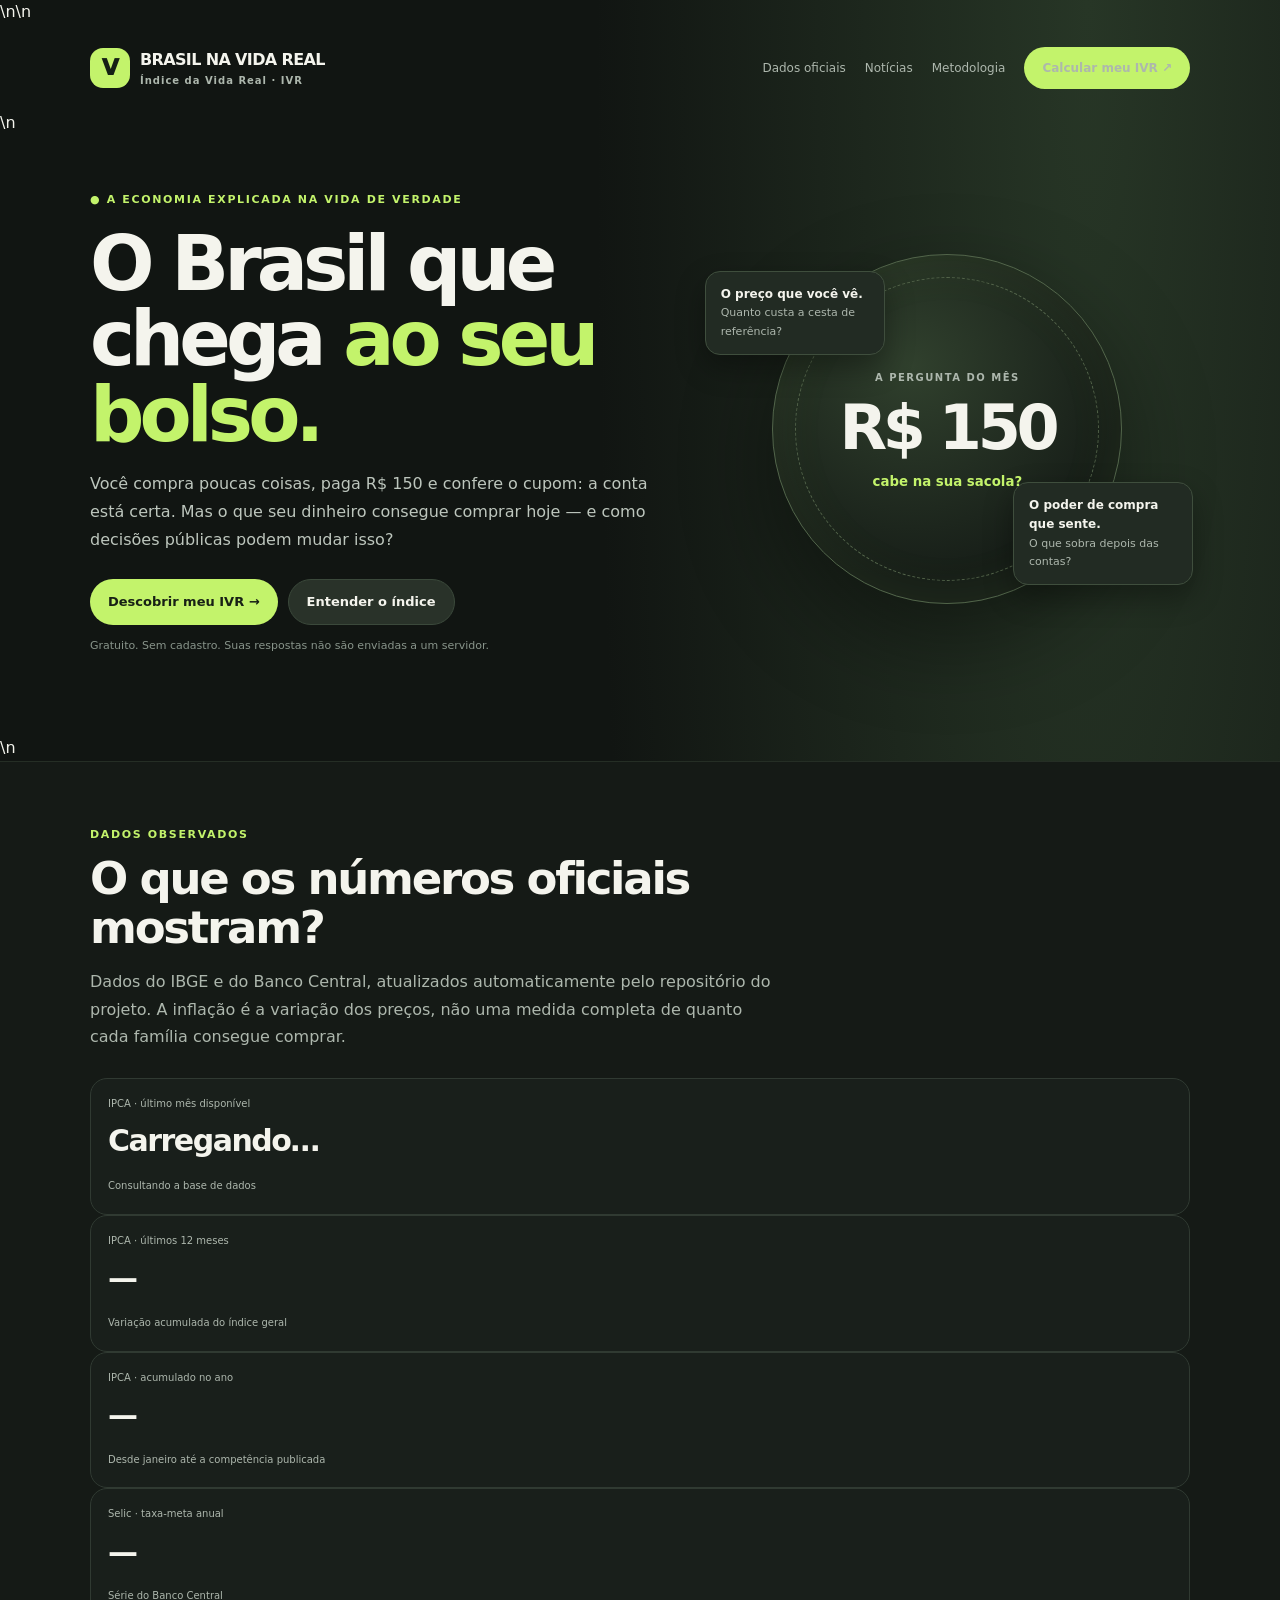
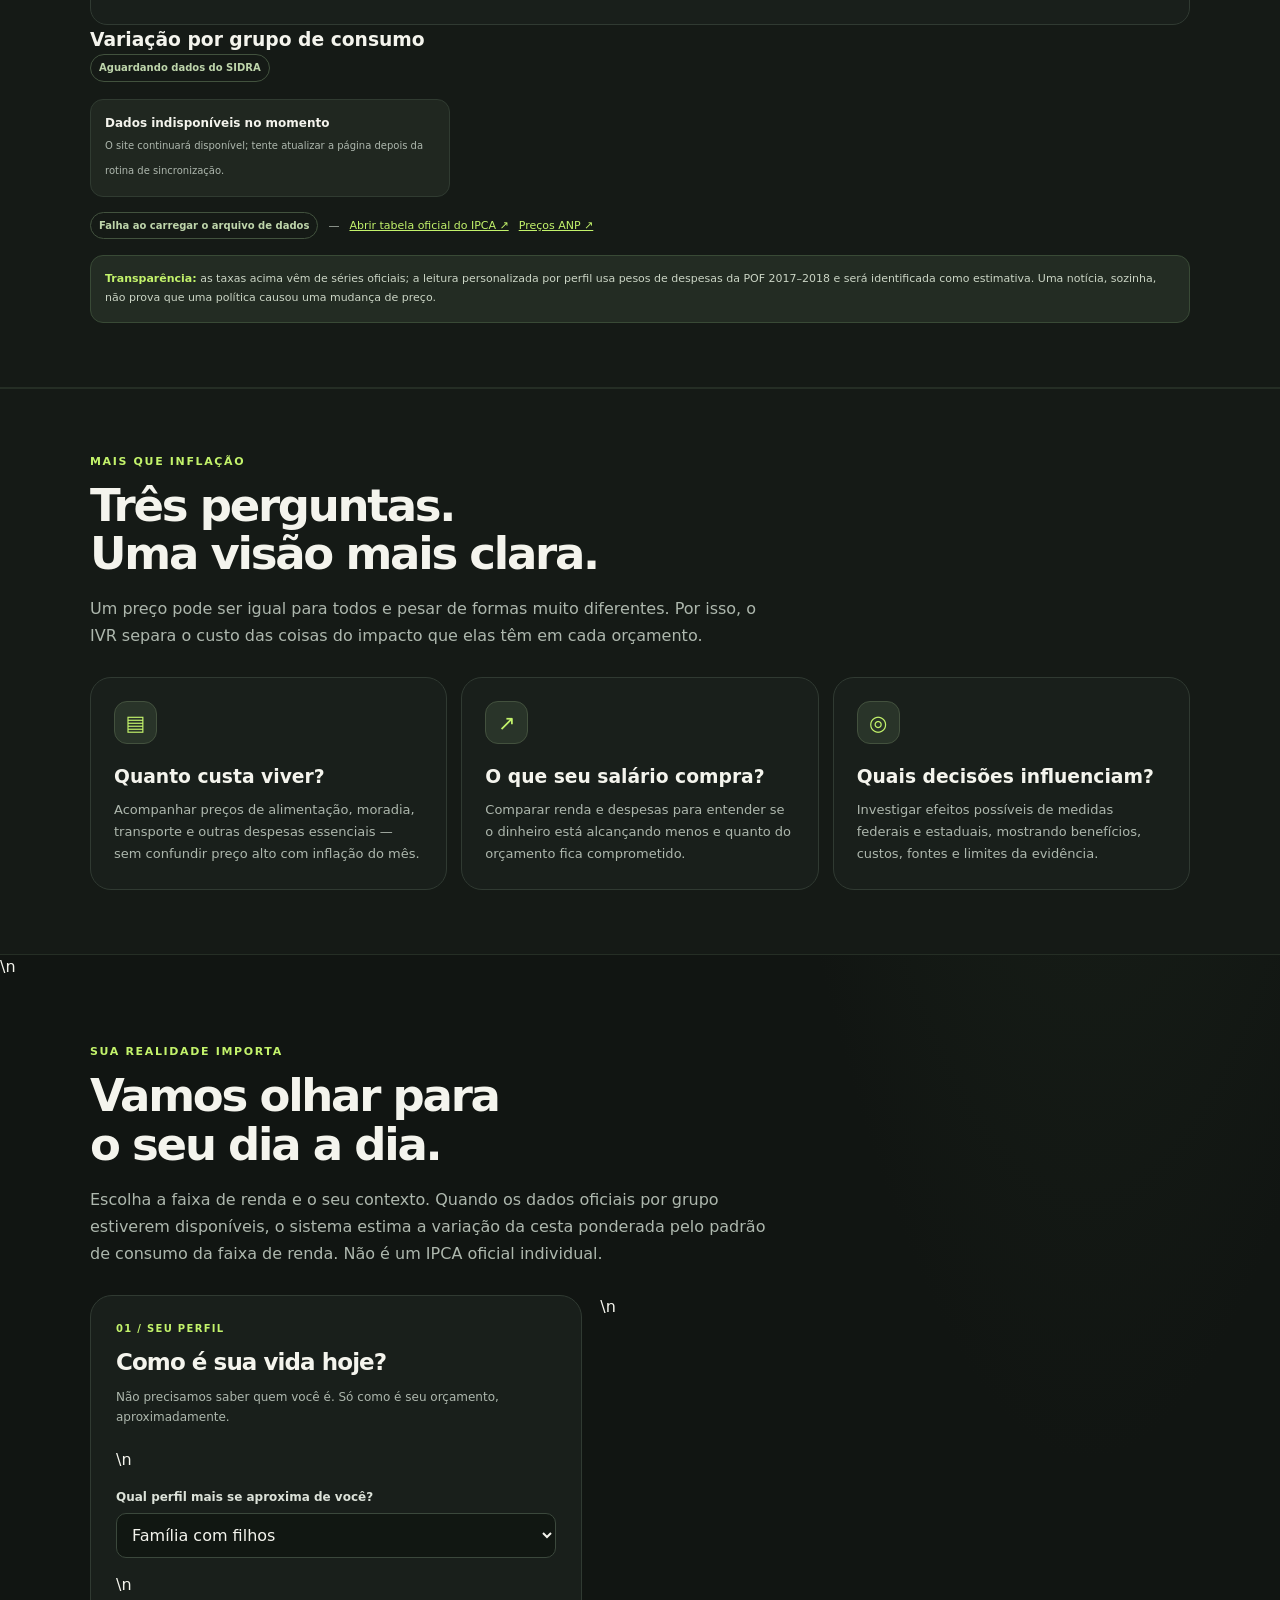
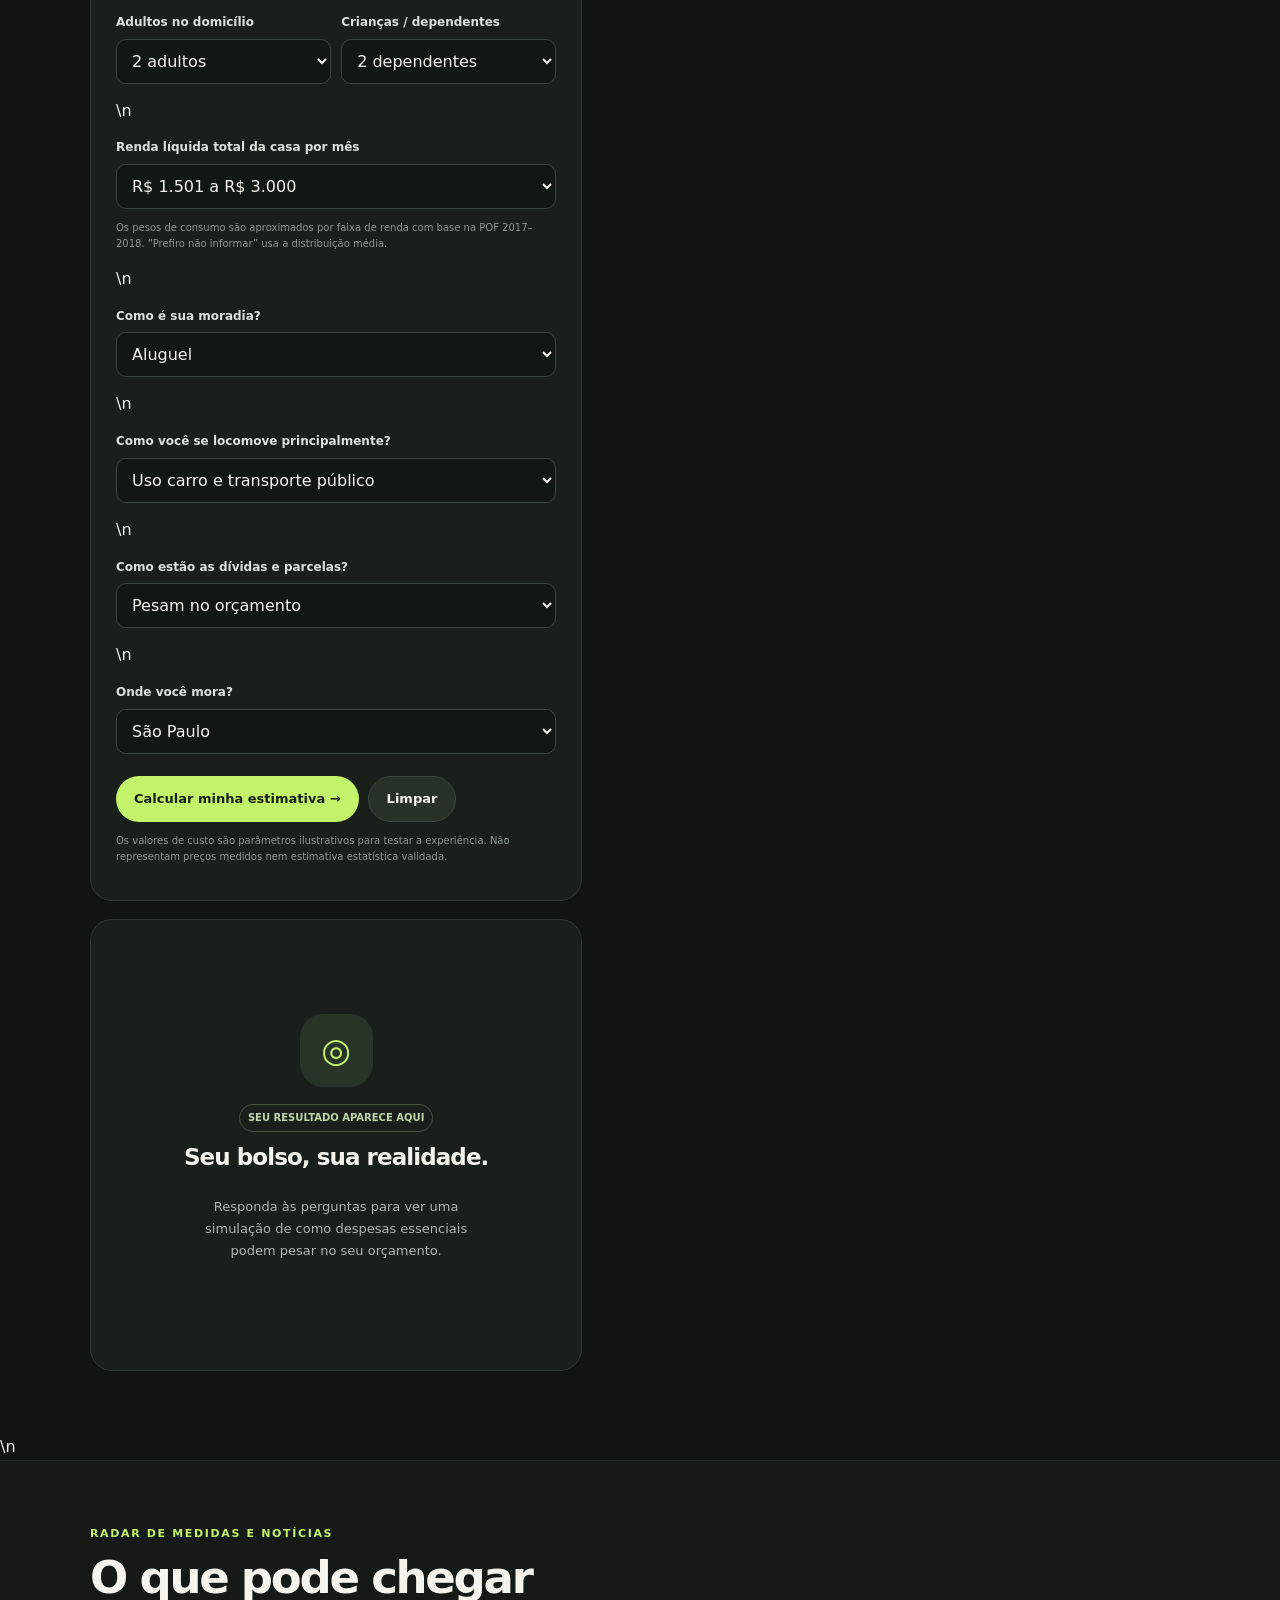
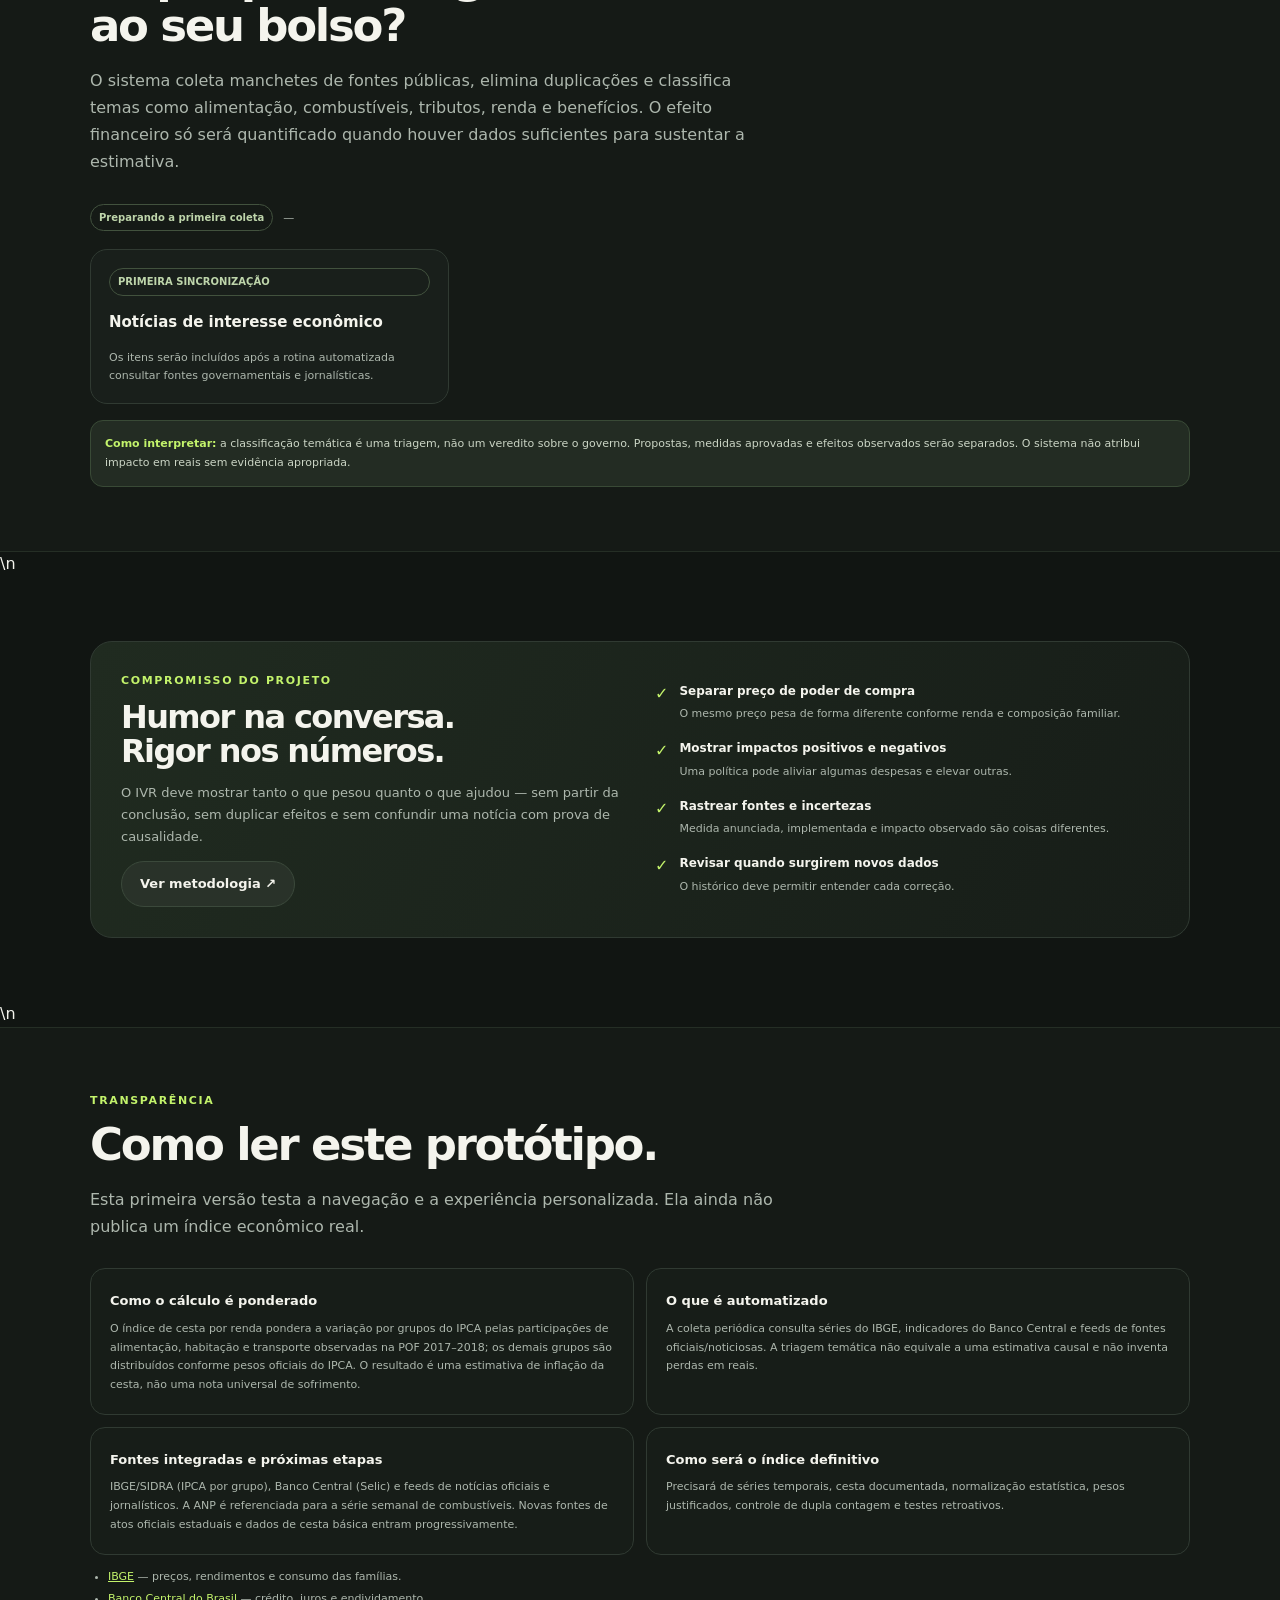
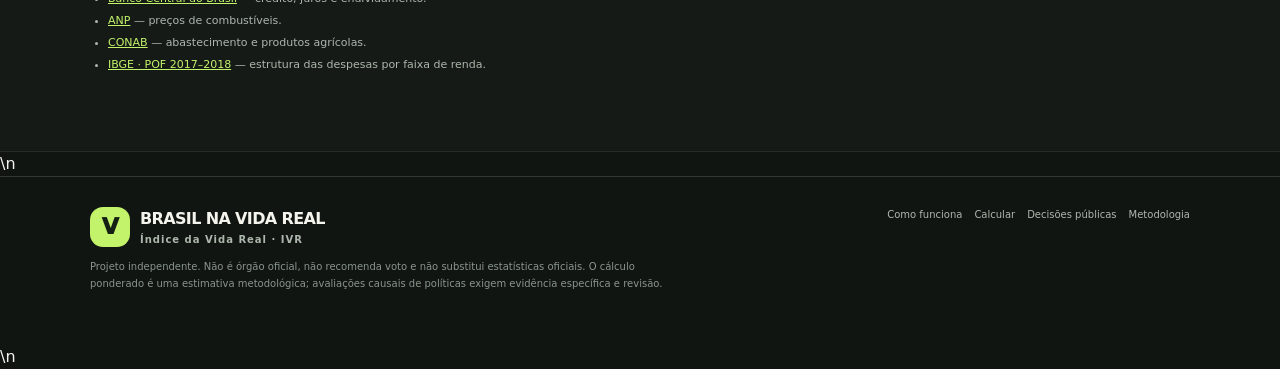
==== brasil-na-vida-real/index.html @ 35b6cf48 "Publish Brasil na Vida Real IVR page in public Pages repository" ====
<!doctype html>
<html lang="pt-BR">
<head>
<meta charset="utf-8"><meta name="viewport" content="width=device-width,initial-scale=1"><meta name="theme-color" content="#111512">
<meta name="description" content="O Brasil na Vida Real explica como preços, renda e decisões públicas podem afetar o bolso de cada pessoa.">
<title>Brasil na Vida Real — Índice da Vida Real</title>
<style>
:root{color-scheme:dark;--bg:#111512;--panel:#191f1b;--line:#303a32;--text:#f4f4ed;--muted:#adb7ad;--lime:#c3f36b;--orange:#ff9566;--green:#8fe0ad}
*{box-sizing:border-box}html{scroll-behavior:smooth}body{margin:0;background:radial-gradient(ellipse at 85% 0%,#273626 0,transparent 32%),var(--bg);color:var(--text);font:16px/1.55 Inter,system-ui,-apple-system,"Segoe UI",sans-serif}a{color:var(--lime)}button,input,select{font:inherit}button{cursor:pointer}.wrap{width:min(1100px,calc(100% - 32px));margin:auto}.nav{display:flex;justify-content:space-between;align-items:center;gap:18px;padding:22px 0}.brand{display:flex;align-items:center;gap:10px;color:var(--text);text-decoration:none;font-weight:900;letter-spacing:-.04em}.mark{width:40px;height:40px;background:var(--lime);color:#152015;display:grid;place-items:center;border-radius:13px;font-weight:950;font-size:22px}.brand small{display:block;color:var(--muted);font-size:10px;letter-spacing:.1em}.navlinks{display:flex;gap:19px;align-items:center}.navlinks a{font-size:12px;color:var(--muted);text-decoration:none}.btn{display:inline-flex;justify-content:center;align-items:center;gap:8px;padding:12px 18px;border:0;border-radius:999px;background:var(--lime);color:#172015;text-decoration:none;font-weight:850;font-size:13px}.btn.dark{background:#293229;color:var(--text);border:1px solid #3b493b}.eyebrow{color:var(--lime);font-size:11px;text-transform:uppercase;letter-spacing:.15em;font-weight:850}.hero{display:grid;grid-template-columns:1.08fr .92fr;gap:45px;align-items:center;padding:55px 0 70px}.hero h1{font-size:clamp(44px,6vw,76px);line-height:.99;letter-spacing:-.065em;margin:18px 0}.hero h1 em{font-style:normal;color:var(--lime)}.hero p{color:#bdc6bd;line-height:1.75}.actions{display:flex;gap:10px;flex-wrap:wrap;margin-top:25px}.small{font-size:11px!important;color:#88948a!important}.art{min-height:370px;display:grid;place-items:center;position:relative}.orb{width:min(350px,90%);aspect-ratio:1;border:1px solid #52654a;border-radius:50%;background:radial-gradient(circle at 40% 32%,#30402d,#171e18 67%);display:grid;place-items:center;box-shadow:inset 0 0 55px #a2d85a12,0 35px 90px #0006;position:relative}.orb:before{content:"";position:absolute;inset:22px;border:1px dashed #53644a;border-radius:50%}.orbtext{z-index:1;text-align:center}.orbtext span{font-size:10px;letter-spacing:.15em;color:var(--muted);font-weight:800}.orbtext strong{display:block;font-size:62px;letter-spacing:-.07em;line-height:1.3}.orbtext small{color:var(--lime);font-weight:800}.float{position:absolute;background:#222b23;border:1px solid #3f4e3d;padding:13px 15px;border-radius:15px;font-size:12px;max-width:180px;box-shadow:0 12px 30px #0005}.float b{display:block}.float span{color:var(--muted);font-size:11px}.f1{top:27px;left:0}.f2{right:-3px;bottom:29px}.section{padding:64px 0}.alt{background:#151a16;border-block:1px solid #252e25}.heading{max-width:690px;margin-bottom:28px}.heading h2{font-size:clamp(31px,4vw,45px);letter-spacing:-.05em;line-height:1.08;margin:12px 0}.heading p{color:var(--muted);line-height:1.7}.grid3{display:grid;grid-template-columns:repeat(3,1fr);gap:14px}.tile,.card{background:var(--panel);border:1px solid var(--line);border-radius:21px;padding:23px}.tile .icon{width:43px;height:43px;display:grid;place-items:center;background:#293429;border:1px solid #43513e;border-radius:13px;color:var(--lime);font-size:21px;margin-bottom:18px}.tile h3{margin:0 0 8px}.tile p{font-size:13px;color:var(--muted);line-height:1.7;margin:0}.layout{display:grid;grid-template-columns:.91fr 1.09fr;gap:18px;align-items:start}.formcard,.resultcard{border:1px solid var(--line);background:var(--panel);border-radius:22px;padding:25px}.step{color:var(--lime);font-size:10px;font-weight:900;letter-spacing:.13em}.formcard h3,.resultcard h3{font-size:23px;letter-spacing:-.04em;margin:8px 0}.muted{color:var(--muted)}.intro{font-size:12px;color:var(--muted);line-height:1.65;margin:0 0 20px}.field{margin:15px 0}.field label{display:block;font-size:12px;font-weight:750;margin-bottom:7px;color:#dce2d9}.field select{width:100%;background:#111712;color:var(--text);border:1px solid #3b483c;border-radius:10px;min-height:45px;padding:11px}.two{display:grid;grid-template-columns:1fr 1fr;gap:10px}.hint{font-size:10px;color:#8d998f;line-height:1.6;margin-top:11px}.actionsform{display:flex;gap:9px;flex-wrap:wrap;margin-top:22px}.empty{min-height:400px;display:flex;flex-direction:column;align-items:center;justify-content:center;text-align:center;padding:22px}.empty[hidden],.result[hidden]{display:none}.emptyicon{width:73px;height:73px;border-radius:23px;background:#293429;color:var(--lime);display:grid;place-items:center;font-size:34px;margin-bottom:17px}.empty p{font-size:13px;line-height:1.7;color:var(--muted);max-width:310px}.pill{display:inline-block;border-radius:999px;border:1px solid #42523e;color:#bed5ab;font-size:10px;font-weight:850;padding:5px 8px}.scorehead{display:flex;gap:18px;align-items:center;margin:22px 0}.ring{width:120px;height:120px;border-radius:50%;background:conic-gradient(var(--orange) var(--score,50%),#303a32 0);display:grid;place-items:center;position:relative;flex-shrink:0}.ring:before{content:"";position:absolute;inset:8px;background:var(--panel);border-radius:50%}.ringinner{text-align:center;z-index:1}.ringinner strong{display:block;font-size:40px;line-height:1;letter-spacing:-.06em}.ringinner small{font-size:10px;color:var(--muted)}.scorehead h3{margin:0 0 5px}.scorehead p{font-size:12px;color:var(--muted);margin:0;line-height:1.6}.statgrid{display:grid;grid-template-columns:1fr 1fr;gap:9px}.stat{background:#222b23;border:1px solid #303d31;border-radius:13px;padding:13px}.stat span{display:block;font-size:10px;color:var(--muted)}.stat strong{font-size:19px;display:block;margin-top:4px}.bars{display:grid;gap:13px;margin:22px 0}.barline{display:grid;gap:6px}.barlabel{font-size:11px;display:flex;justify-content:space-between;gap:10px}.barlabel span{color:var(--muted)}.track{height:7px;background:#303a32;border-radius:99px;overflow:hidden}.fill{height:100%;background:var(--orange);border-radius:99px}.explain{background:#252e25;border:1px solid #3b4a37;border-radius:14px;padding:15px;font-size:12px;color:#d8e1d5;line-height:1.7}.explain strong{color:var(--lime)}.result-actions{display:flex;gap:8px;flex-wrap:wrap;margin-top:15px}.result-actions .btn{font-size:11px;padding:10px 13px}.policies{display:grid;grid-template-columns:repeat(3,1fr);gap:14px}.policy{overflow:hidden;padding:0}.policyheader{padding:18px 19px;border-bottom:1px solid var(--line)}.policyheader span{font-size:10px;letter-spacing:.1em;color:var(--orange);font-weight:850}.policyheader h3{margin:8px 0 5px;font-size:18px}.policyheader p,.policybody p{font-size:12px;color:var(--muted);line-height:1.65;margin:0}.policybody{padding:17px 19px 20px}.policybody strong{font-size:12px;display:block;margin-bottom:6px}.sources{display:flex;gap:5px;flex-wrap:wrap;margin-top:13px}.sources span{font-size:9px;background:#293229;color:#c9d2c6;padding:5px 7px;border-radius:5px}.callout{display:grid;grid-template-columns:1fr 1fr;gap:30px;padding:30px;background:linear-gradient(115deg,#202b20,#171d18);border:1px solid var(--line);border-radius:22px;align-items:center}.callout h2{font-size:32px;line-height:1.06;letter-spacing:-.05em;margin:12px 0}.callout p{font-size:13px;color:var(--muted);line-height:1.7}.points{display:grid;gap:14px}.point{display:flex;gap:11px}.point b{display:block;font-size:12px}.point span:last-child{font-size:11px;color:var(--muted)}.methods{display:grid;grid-template-columns:1fr 1fr;gap:12px}.method{border:1px solid var(--line);background:#171d18;border-radius:15px;padding:19px}.method strong{font-size:13px}.method p{font-size:11px;color:var(--muted);line-height:1.7;margin:7px 0 0}.source-list{font-size:11px;color:var(--muted);line-height:2;padding-left:18px}.source-list a{color:var(--lime)}footer{padding:30px 0 43px;border-top:1px solid var(--line)}.foot{display:flex;justify-content:space-between;gap:20px;align-items:start}.foot p{font-size:10px;color:#8a958b;line-height:1.7;max-width:600px}.footnav{display:flex;gap:12px;flex-wrap:wrap}.footnav a{color:var(--muted);font-size:10px;text-decoration:none}.toast{position:fixed;bottom:17px;left:50%;transform:translate(-50%,20px);opacity:0;pointer-events:none;background:var(--lime);color:#182015;border-radius:99px;padding:11px 17px;font-size:12px;font-weight:850;transition:.2s}.toast.show{opacity:1;transform:translate(-50%,0)}\n@media(max-width:800px){.hero{grid-template-columns:1fr;gap:5px;padding:38px 0 50px}.art{min-height:320px}.orb{width:290px}.f1{left:2%;top:2px}.f2{right:1%;bottom:8px}.grid3,.policies{grid-template-columns:1fr}.layout{grid-template-columns:1fr}.empty{min-height:250px}.callout{grid-template-columns:1fr}.navlinks a:not(.btn){display:none}.section{padding:50px 0}}@media(max-width:500px){.wrap{width:calc(100% - 24px)}.nav{padding:15px 0}.brand{font-size:12px}.navlinks .btn{font-size:10px;padding:10px}.hero h1{font-size:48px}.hero p{font-size:14px}.art{min-height:285px}.orb{width:240px}.orbtext strong{font-size:51px}.float{max-width:145px;padding:10px 12px}.f1{left:-2px}.f2{right:-2px}.formcard,.resultcard{padding:18px}.two{grid-template-columns:1fr}.scorehead{gap:12px}.ring{width:100px;height:100px}.ringinner strong{font-size:34px}.stat strong{font-size:16px}.callout{padding:21px}.methods{grid-template-columns:1fr}.foot{flex-direction:column}}\n
.live-grid{display:grid;grid-template-columns:repeat(4,minmax(0,1fr));gap:12px;margin:22px 0}
.live-card{background:var(--panel);border:1px solid var(--line);border-radius:17px;padding:17px}
.live-card span{font-size:10px;color:var(--muted);display:block}
.live-card strong{display:block;font-size:clamp(21px,3vw,30px);letter-spacing:-.05em;margin:7px 0}
.live-card small{font-size:10px;line-height:1.5;color:var(--muted)}
.live-meta{font-size:11px;color:var(--muted);display:flex;gap:10px;align-items:center;flex-wrap:wrap;margin-top:15px}
.live-grid-groups{display:grid;grid-template-columns:repeat(3,minmax(0,1fr));gap:10px;margin-top:17px}
.live-group{background:#202720;border:1px solid #303b31;border-radius:13px;padding:14px}
.live-group strong{font-size:12px;display:block}.live-group .num{font-size:19px;font-weight:850;display:block;margin-top:7px}
.live-group small{font-size:10px;color:var(--muted)}
.live-group .period{font-size:9px;color:#9eaa9e;margin-top:3px}
.news-grid{display:grid;grid-template-columns:repeat(3,minmax(0,1fr));gap:12px}
.news-card{background:var(--panel);border:1px solid var(--line);border-radius:17px;padding:18px;display:flex;flex-direction:column;gap:11px}
.news-card h3{font-size:15px;line-height:1.4;margin:5px 0}
.news-card p{font-size:11px;color:var(--muted);line-height:1.65;margin:0}
.news-card a{color:var(--text);text-decoration:none}.news-card a:hover{color:var(--lime)}
.news-tags{display:flex;gap:6px;flex-wrap:wrap}.news-tags span{font-size:9px;padding:4px 7px;border-radius:5px;background:#283329;color:#c7d3c2}
.live-note{background:#232c23;border:1px solid #394a36;border-radius:13px;padding:14px;font-size:11px;color:#cbd5c5;line-height:1.7;margin-top:16px}
.live-note strong{color:var(--lime)}.is-positive{color:var(--green)!important}.is-negative{color:var(--orange)!important}
@media(max-width:800px){.live-grid{grid-template-columns:repeat(2,minmax(0,1fr))}.live-grid-groups,.news-grid{grid-template-columns:1fr}}

</style></head>\n<body>\n<header class="wrap nav"><a class="brand" href="#top"><span class="mark">V</span><span>BRASIL NA VIDA REAL<small>Índice da Vida Real · IVR</small></span></a><nav class="navlinks"><a href="#dados">Dados oficiais</a><a href="#radar">Notícias</a><a href="#metodo">Metodologia</a><a class="btn" href="#calcular">Calcular meu IVR ↗</a></nav></header>\n<main><section class="wrap hero" id="top"><div><div class="eyebrow">● A economia explicada na vida de verdade</div><h1>O Brasil que chega <em>ao seu bolso.</em></h1><p>Você compra poucas coisas, paga R$ 150 e confere o cupom: a conta está certa. Mas o que seu dinheiro consegue comprar hoje — e como decisões públicas podem mudar isso?</p><div class="actions"><a class="btn" href="#calcular">Descobrir meu IVR →</a><a class="btn dark" href="#entenda">Entender o índice</a></div><p class="small">Gratuito. Sem cadastro. Suas respostas não são enviadas a um servidor.</p></div><div class="art"><div class="orb"><div class="orbtext"><span>A PERGUNTA DO MÊS</span><strong>R$ 150</strong><small>cabe na sua sacola?</small></div></div><div class="float f1"><b>O preço que você vê.</b><span>Quanto custa a cesta de referência?</span></div><div class="float f2"><b>O poder de compra que sente.</b><span>O que sobra depois das contas?</span></div></div></section>\n
<section class="section alt" id="dados"><div class="wrap">
 <div class="heading"><div class="eyebrow">Dados observados</div><h2>O que os números oficiais mostram?</h2>
 <p>Dados do IBGE e do Banco Central, atualizados automaticamente pelo repositório do projeto. A inflação é a variação dos preços, não uma medida completa de quanto cada família consegue comprar.</p></div>
 <div class="live-grid">
  <article class="live-card"><span>IPCA · último mês disponível</span><strong id="live-monthly">Carregando…</strong><small id="live-period">Consultando a base de dados</small></article>
  <article class="live-card"><span>IPCA · últimos 12 meses</span><strong id="live-12m">—</strong><small>Variação acumulada do índice geral</small></article>
  <article class="live-card"><span>IPCA · acumulado no ano</span><strong id="live-ytd">—</strong><small>Desde janeiro até a competência publicada</small></article>
  <article class="live-card"><span>Selic · taxa-meta anual</span><strong id="live-selic">—</strong><small id="live-selic-date">Série do Banco Central</small></article>
 </div>
 <div class="section-head"><h3 style="margin:0">Variação por grupo de consumo</h3><span class="pill" id="live-group-period">Aguardando dados do SIDRA</span></div>
 <div class="live-grid-groups" id="live-groups"><div class="live-group"><strong>Sincronizando</strong><small>Os dados de cada grupo serão exibidos após a atualização.</small></div></div>
 <div class="live-meta"><span class="pill" id="live-source-status">Carregando atualização</span><span id="live-updated">—</span><a href="https://sidra.ibge.gov.br/tabela/7060" target="_blank" rel="noopener">Abrir tabela oficial do IPCA ↗</a><a href="https://www.gov.br/anp/pt-br/assuntos/precos-e-defesa-da-concorrencia/precos/levantamento-de-precos-de-combustiveis-ultimas-semanas-pesquisadas" target="_blank" rel="noopener">Preços ANP ↗</a></div>
 <div class="live-note" id="live-integrity"><strong>Transparência:</strong> as taxas acima vêm de séries oficiais; a leitura personalizada por perfil usa pesos de despesas da POF 2017–2018 e será identificada como estimativa. Uma notícia, sozinha, não prova que uma política causou uma mudança de preço.</div>
</div></section>
<section class="section alt" id="entenda"><div class="wrap"><div class="heading"><div class="eyebrow">Mais que inflação</div><h2>Três perguntas.<br>Uma visão mais clara.</h2><p>Um preço pode ser igual para todos e pesar de formas muito diferentes. Por isso, o IVR separa o custo das coisas do impacto que elas têm em cada orçamento.</p></div><div class="grid3"><article class="tile"><div class="icon">▤</div><h3>Quanto custa viver?</h3><p>Acompanhar preços de alimentação, moradia, transporte e outras despesas essenciais — sem confundir preço alto com inflação do mês.</p></article><article class="tile"><div class="icon">↗</div><h3>O que seu salário compra?</h3><p>Comparar renda e despesas para entender se o dinheiro está alcançando menos e quanto do orçamento fica comprometido.</p></article><article class="tile"><div class="icon">◎</div><h3>Quais decisões influenciam?</h3><p>Investigar efeitos possíveis de medidas federais e estaduais, mostrando benefícios, custos, fontes e limites da evidência.</p></article></div></div></section>\n<section class="section" id="calcular"><div class="wrap"><div class="heading"><div class="eyebrow">Sua realidade importa</div><h2>Vamos olhar para<br>o seu dia a dia.</h2><p>Escolha a faixa de renda e o seu contexto. Quando os dados oficiais por grupo estiverem disponíveis, o sistema estima a variação da cesta ponderada pelo padrão de consumo da faixa de renda. Não é um IPCA oficial individual.</p></div><div class="layout"><form class="formcard" id="form"><div class="step">01 / SEU PERFIL</div><h3>Como é sua vida hoje?</h3><p class="intro">Não precisamos saber quem você é. Só como é seu orçamento, aproximadamente.</p>\n<div class="field"><label for="profile">Qual perfil mais se aproxima de você?</label><select id="profile"><option value="family">Família com filhos</option><option value="alone">Pessoa que mora sozinha</option><option value="single">Mãe ou pai que cria filho(s) sozinho(a)</option><option value="separated">Pessoa separada que paga pensão</option><option value="young">Jovem / estudante</option><option value="unemployed">Desempregado(a)</option><option value="informal">Autônomo(a) ou trabalhador(a) informal</option><option value="benefit">Pessoa que recebe benefício assistencial</option><option value="retired">Aposentado(a) ou pensionista</option><option value="worker">Trabalhador(a) com renda regular</option></select></div>\n<div class="two"><div class="field"><label for="adults">Adultos no domicílio</label><select id="adults"><option value="1">1 adulto</option><option value="2" selected>2 adultos</option><option value="3">3 adultos</option><option value="4">4 ou mais</option></select></div><div class="field"><label for="children">Crianças / dependentes</label><select id="children"><option value="0">Nenhum</option><option value="1">1 dependente</option><option value="2" selected>2 dependentes</option><option value="3">3 dependentes</option><option value="4">4 ou mais</option></select></div></div>\n<div class="field"><label for="income">Renda líquida total da casa por mês</label><select id="income"><option value="1500">Até R$ 1.500</option><option value="2250" selected>R$ 1.501 a R$ 3.000</option><option value="4000">R$ 3.001 a R$ 5.000</option><option value="6500">R$ 5.001 a R$ 8.000</option><option value="11000">Acima de R$ 8.000</option><option value="0">Prefiro não informar</option></select><div class="hint">Os pesos de consumo são aproximados por faixa de renda com base na POF 2017–2018. “Prefiro não informar” usa a distribuição média.</div></div>\n<div class="field"><label for="housing">Como é sua moradia?</label><select id="housing"><option value="rent">Aluguel</option><option value="mortgage">Financiamento / prestação</option><option value="owned">Casa própria quitada</option><option value="family">Moro com familiares / não pago moradia</option></select></div>\n<div class="field"><label for="transport">Como você se locomove principalmente?</label><select id="transport"><option value="car">Carro ou moto</option><option value="mixed" selected>Uso carro e transporte público</option><option value="public">Ônibus / metrô / trem</option><option value="active">A pé / bicicleta / fico em casa</option></select></div>\n<div class="field"><label for="debts">Como estão as dívidas e parcelas?</label><select id="debts"><option value="0">Não tenho dívidas relevantes</option><option value="0.08">Existem, mas consigo pagar</option><option value="0.16" selected>Pesam no orçamento</option><option value="0.28">Comprometem muito a renda</option></select></div>\n<div class="field"><label for="region">Onde você mora?</label><select id="region"><option>São Paulo</option><option>Minas Gerais</option><option>Rio de Janeiro</option><option>Bahia</option><option>Paraná</option><option>Rio Grande do Sul</option><option>Santa Catarina</option><option>Distrito Federal</option><option>Outro estado</option></select></div><div class="actionsform"><button class="btn" type="submit">Calcular minha estimativa →</button><button class="btn dark" type="reset">Limpar</button></div><p class="hint">Os valores de custo são parâmetros ilustrativos para testar a experiência. Não representam preços medidos nem estimativa estatística validada.</p></form>\n<section class="resultcard" aria-live="polite" aria-label="Resultado do índice"><div class="empty" id="empty"><div class="emptyicon">◎</div><span class="pill">SEU RESULTADO APARECE AQUI</span><h3>Seu bolso, sua realidade.</h3><p>Responda às perguntas para ver uma simulação de como despesas essenciais podem pesar no seu orçamento.</p></div><div class="result" id="result" hidden><div class="step">02 / RESULTADO DEMONSTRATIVO</div><div class="scorehead"><div class="ring" id="ring"><div class="ringinner"><strong id="score">—</strong><small>alta em 12 meses</small></div></div><div><span class="pill" id="status">SIMULAÇÃO</span><h3 id="headline">Pressão no orçamento</h3><p id="summary"></p></div></div><div class="statgrid"><div class="stat"><span>Cesta ponderada · 12 meses</span><strong id="costs">—</strong></div><div class="stat"><span>IPCA geral · 12 meses</span><strong id="inc">—</strong></div><div class="stat"><span>Diferença vs. IPCA geral</span><strong id="ratio">—</strong></div><div class="stat"><span>Alimentação · 12 meses</span><strong id="food">—</strong></div></div><div class="eyebrow" style="margin-top:24px">Onde o orçamento aperta</div><div class="bars" id="bars"></div><div class="explain" id="explain"></div><div class="result-actions"><button class="btn" id="share" type="button">Compartilhar resultado ↗</button><button class="btn dark" id="copy" type="button">Copiar resumo</button></div><p class="hint">Nota demonstrativa e não oficial. Os valores são ilustrativos, não dados reais de mercado nem prova de efeito de uma política pública.</p></div></section></div></div></section>\n
<section class="section alt" id="radar"><div class="wrap"><div class="heading"><div class="eyebrow">Radar de medidas e notícias</div>
<h2>O que pode chegar<br>ao seu bolso?</h2><p>O sistema coleta manchetes de fontes públicas, elimina duplicações e classifica temas como alimentação, combustíveis, tributos, renda e benefícios. O efeito financeiro só será quantificado quando houver dados suficientes para sustentar a estimativa.</p></div>
<div class="live-meta" style="margin:0 0 18px"><span class="pill" id="news-engine-status">Preparando a primeira coleta</span><span id="news-updated">—</span></div>
<div class="news-grid" id="news-grid"><article class="news-card"><span class="pill">PRIMEIRA SINCRONIZAÇÃO</span><h3>Notícias de interesse econômico</h3><p>Os itens serão incluídos após a rotina automatizada consultar fontes governamentais e jornalísticas.</p></article></div>
<div class="live-note"><strong>Como interpretar:</strong> a classificação temática é uma triagem, não um veredito sobre o governo. Propostas, medidas aprovadas e efeitos observados serão separados. O sistema não atribui impacto em reais sem evidência apropriada.</div></div></section>\n<section class="section"><div class="wrap"><div class="callout"><div><div class="eyebrow">Compromisso do projeto</div><h2>Humor na conversa.<br>Rigor nos números.</h2><p>O IVR deve mostrar tanto o que pesou quanto o que ajudou — sem partir da conclusão, sem duplicar efeitos e sem confundir uma notícia com prova de causalidade.</p><a class="btn dark" href="#metodo">Ver metodologia ↗</a></div><div class="points"><div class="point"><span style="color:var(--lime)">✓</span><div><b>Separar preço de poder de compra</b><span>O mesmo preço pesa de forma diferente conforme renda e composição familiar.</span></div></div><div class="point"><span style="color:var(--lime)">✓</span><div><b>Mostrar impactos positivos e negativos</b><span>Uma política pode aliviar algumas despesas e elevar outras.</span></div></div><div class="point"><span style="color:var(--lime)">✓</span><div><b>Rastrear fontes e incertezas</b><span>Medida anunciada, implementada e impacto observado são coisas diferentes.</span></div></div><div class="point"><span style="color:var(--lime)">✓</span><div><b>Revisar quando surgirem novos dados</b><span>O histórico deve permitir entender cada correção.</span></div></div></div></div></div></section>\n<section class="section alt" id="metodo"><div class="wrap"><div class="heading"><div class="eyebrow">Transparência</div><h2>Como ler este protótipo.</h2><p>Esta primeira versão testa a navegação e a experiência personalizada. Ela ainda não publica um índice econômico real.</p></div><div class="methods"><div class="method"><strong>Como o cálculo é ponderado</strong><p>O índice de cesta por renda pondera a variação por grupos do IPCA pelas participações de alimentação, habitação e transporte observadas na POF 2017–2018; os demais grupos são distribuídos conforme pesos oficiais do IPCA. O resultado é uma estimativa de inflação da cesta, não uma nota universal de sofrimento.</p></div><div class="method"><strong>O que é automatizado</strong><p>A coleta periódica consulta séries do IBGE, indicadores do Banco Central e feeds de fontes oficiais/noticiosas. A triagem temática não equivale a uma estimativa causal e não inventa perdas em reais.</p></div><div class="method"><strong>Fontes integradas e próximas etapas</strong><p>IBGE/SIDRA (IPCA por grupo), Banco Central (Selic) e feeds de notícias oficiais e jornalísticos. A ANP é referenciada para a série semanal de combustíveis. Novas fontes de atos oficiais estaduais e dados de cesta básica entram progressivamente.</p></div><div class="method"><strong>Como será o índice definitivo</strong><p>Precisará de séries temporais, cesta documentada, normalização estatística, pesos justificados, controle de dupla contagem e testes retroativos.</p></div></div><ul class="source-list"><li><a href="https://www.ibge.gov.br/" target="_blank" rel="noopener">IBGE</a> — preços, rendimentos e consumo das famílias.</li><li><a href="https://www.bcb.gov.br/" target="_blank" rel="noopener">Banco Central do Brasil</a> — crédito, juros e endividamento.</li><li><a href="https://www.gov.br/anp/pt-br" target="_blank" rel="noopener">ANP</a> — preços de combustíveis.</li><li><a href="https://www.gov.br/conab/pt-br" target="_blank" rel="noopener">CONAB</a> — abastecimento e produtos agrícolas.</li><li><a href="https://agenciadenoticias.ibge.gov.br/agencia-sala-de-imprensa/2013-agencia-de-noticias/releases/25598-pof-2017-2018-familias-com-ate-r-1-9-mil-destinam-61-2-de-seus-gastos-a-alimentacao-e-habitacao" target="_blank" rel="noopener">IBGE · POF 2017–2018</a> — estrutura das despesas por faixa de renda.</li></ul></div></section></main>\n<footer><div class="wrap foot"><div><a class="brand" href="#top"><span class="mark">V</span><span>BRASIL NA VIDA REAL<small>Índice da Vida Real · IVR</small></span></a><p>Projeto independente. Não é órgão oficial, não recomenda voto e não substitui estatísticas oficiais. O cálculo ponderado é uma estimativa metodológica; avaliações causais de políticas exigem evidência específica e revisão.</p></div><nav class="footnav"><a href="#entenda">Como funciona</a><a href="#calcular">Calcular</a><a href="#radar">Decisões públicas</a><a href="#metodo">Metodologia</a></nav></div></footer><div class="toast" id="toast" role="status">Copiado!</div>\n<script>
const $=id=>document.getElementById(id);
let indicatorData=null,lastResult=null;
const profileDefaults={family:[2,2,2250],alone:[1,0,2250],single:[1,1,2250],separated:[1,1,4000],young:[1,0,1500],unemployed:[1,0,1500],informal:[1,0,2250],benefit:[1,1,1500],retired:[1,0,2250],worker:[1,0,4000]};
const money=n=>Number(n).toLocaleString('pt-BR',{style:'currency',currency:'BRL',maximumFractionDigits:0});
const pct=n=>Number(n).toLocaleString('pt-BR',{minimumFractionDigits:2,maximumFractionDigits:2})+'%';
const escapeHTML=s=>String(s??'').replace(/[&<>"']/g,ch=>({'&':'&amp;','<':'&lt;','>':'&gt;','"':'&quot;',"'":'&#39;'}[ch]));
function showToast(s){$('toast').textContent=s;$('toast').classList.add('show');setTimeout(()=>$('toast').classList.remove('show'),2200);}
function cleanPeriod(s){return String(s||'').replace(/(\d{4})(\d{2})$/, '$1-$2');}
function renderOfficial(d){
 const ipca=d.ipca||{};
 $('live-monthly').textContent=ipca.monthly==null?'—':pct(ipca.monthly);
 $('live-period').textContent=ipca.period_label||ipca.period||'Competência não informada';
 $('live-12m').textContent=ipca.last12==null?'—':pct(ipca.last12);
 $('live-ytd').textContent=ipca.year_to_date==null?'—':pct(ipca.year_to_date);
 $('live-selic').textContent=d.selic?.value==null?'—':pct(d.selic.value);
 $('live-selic-date').textContent=d.selic?.date?'Referência: '+d.selic.date:'Série SGS do Banco Central';
 $('live-updated').textContent='Última coleta automática: '+(d.updated_at?new Date(d.updated_at).toLocaleString('pt-BR'):'sem registro');
 $('live-source-status').textContent=d.status_label||'Fonte oficial';
 $('live-group-period').textContent=d.groups_period_label||'Dados por grupo aguardando sincronização';
 const groups=(d.groups||[]).filter(x=>x.monthly!=null||x.last12!=null);
 $('live-groups').innerHTML=groups.length?groups.map(g=>'<article class="live-group"><strong>'+escapeHTML(g.name)+'</strong><span class="num '+((g.monthly||0)<0?'is-positive':'')+'">'+(g.monthly==null?'—':pct(g.monthly))+'</span><small>mês · 12 meses: '+(g.last12==null?'—':pct(g.last12))+'</small><div class="period">Competência '+escapeHTML(g.period_label||d.groups_period_label||'não informada')+'</div></article>').join(''):'<div class="live-group"><strong>Grupos em sincronização</strong><small>O indicador nacional está disponível; os dados detalhados por grupo serão exibidos assim que a coleta concluir.</small></div>';
 const anp=d.anp||{};
 if(anp.price_gasoline!=null){$('live-integrity').innerHTML='<strong>Combustível:</strong> ANP informa preço médio de gasolina C de '+money(anp.price_gasoline)+' por litro na referência '+escapeHTML(anp.period||'mais recente')+'. Confira <a target="_blank" rel="noopener" href="'+escapeHTML(anp.file_url||anp.source_url||'https://www.gov.br/anp/pt-br/assuntos/precos-e-defesa-da-concorrencia/precos/levantamento-de-precos-de-combustiveis-ultimas-semanas-pesquisadas')+'">a planilha de origem</a>. '+(d.methodology_note||'A variação de preços não identifica, isoladamente, sua causa.');}
 else if(anp.period){$('live-integrity').innerHTML='<strong>Combustíveis:</strong> a ANP já está referenciada para a semana '+escapeHTML(anp.period)+', mas o arquivo regional ainda não foi interpretado com segurança para exibir um preço médio. <a target="_blank" rel="noopener" href="'+escapeHTML(anp.file_url||anp.source_url||'https://www.gov.br/anp/pt-br/assuntos/precos-e-defesa-da-concorrencia/precos/levantamento-de-precos-de-combustiveis-ultimas-semanas-pesquisadas')+'">Consultar fonte da ANP ↗</a>';}
 renderNews(d);
}
function renderNews(d){
 const items=d.news||[];
 $('news-engine-status').textContent=d.news_engine?.label||'Triagem temática automatizada';
 $('news-updated').textContent=d.news_checked_at?'Coleta: '+new Date(d.news_checked_at).toLocaleString('pt-BR'):'Aguardando coleta';
 $('news-grid').innerHTML=items.length?items.slice(0,12).map(n=>'<article class="news-card"><div class="news-tags"><span>'+escapeHTML(n.topic_label||n.topic||'Economia')+'</span><span>'+escapeHTML(n.stage_label||'Em triagem')+'</span></div><h3><a href="'+escapeHTML(n.url||'#')+'" target="_blank" rel="noopener">'+escapeHTML(n.title)+'</a></h3><p>'+escapeHTML(n.summary||n.description||'A matéria foi identificada como potencialmente relevante para custo de vida, renda ou política econômica.')+'</p><div class="news-tags"><span>'+escapeHTML(n.source||'Fonte consultada')+'</span><span>'+escapeHTML(n.published||'Data não informada')+'</span></div><p><b>Impacto no bolso:</b> '+escapeHTML(n.impact_label||'Ainda não quantificado')+'.</p></article>').join(''):'<article class="news-card"><span class="pill">ROTINA AUTOMÁTICA CONFIGURADA</span><h3>Nenhuma notícia classificada nesta coleta</h3><p>A rotina verifica feeds de fontes oficiais e jornalísticas. A ausência de itens não significa ausência de medidas públicas; novas fontes poderão ser acrescentadas.</p></article>';
}
async function loadOfficialData(){
 try{
  const r=await fetch('data/indicadores.json?v='+Date.now(),{cache:'no-store'});
  if(!r.ok)throw new Error('HTTP '+r.status);
  indicatorData=await r.json();renderOfficial(indicatorData);
 }catch(e){
  $('live-source-status').textContent='Falha ao carregar o arquivo de dados';
  $('live-groups').innerHTML='<div class="live-group"><strong>Dados indisponíveis no momento</strong><small>O site continuará disponível; tente atualizar a página depois da rotina de sincronização.</small></div>';
 }
}
$('profile').addEventListener('change',()=>{const a=profileDefaults[$('profile').value];$('adults').value=a[0];$('children').value=a[1];$('income').value=a[2];});
function getBasketKey(income){
 if(income===0)return 'average';
 if(income<=1908)return 'low';
 if(income<=2862)return 'lower_mid';
 if(income<=5724)return 'middle';
 if(income<=9540)return 'upper_mid';
 if(income<=14310)return 'high';
 if(income<=23850)return 'upper';
 return 'very_high';
}
function renderResult(e){
 e.preventDefault();
 if(!indicatorData){showToast('Os dados ainda estão carregando.');return;}
 const groups=indicatorData.groups||[];
 const income=+$('income').value;
 const key=getBasketKey(income);
 const basket=(indicatorData.profile_baskets||{})[key];
 if(!basket||basket.monthly==null||basket.last12==null){
  $('empty').hidden=false;$('result').hidden=true;
  $('empty').querySelector('h3').textContent='Os grupos ainda estão sincronizando';
  $('empty').querySelector('p').textContent='O IPCA geral está no painel de dados oficiais. Para calcular a cesta ponderada do seu perfil, precisamos da variação do mesmo período para cada grupo do IPCA. A rotina automática está preparada para buscar esses dados.';
  $('empty').scrollIntoView({behavior:'smooth',block:'center'});return;
 }
 const ipca=indicatorData.ipca||{};
 const annual=Number(basket.last12), monthly=Number(basket.monthly), national=Number(ipca.last12);
 $('empty').hidden=true;$('result').hidden=false;
 $('score').textContent=pct(annual);
 $('ring').style.setProperty('--score',Math.max(0,Math.min(100,annual/20*100))+'%');
 $('status').textContent='CESTA PONDERADA · ESTIMATIVA';
 $('headline').textContent='Sua cesta teve variação de '+pct(annual)+' em 12 meses';
 $('summary').textContent='Ponderação de grupo de consumo ajustada à faixa de renda escolhida; família: '+$('profile').selectedOptions[0].text+'.';
 $('costs').textContent=pct(annual);
 $('inc').textContent=national==null?'—':pct(national);
 const diff=national==null?null:annual-national;
 $('ratio').textContent=diff==null?'—':(diff>0?'+':'')+diff.toLocaleString('pt-BR',{minimumFractionDigits:2,maximumFractionDigits:2})+' p.p.';
 const food=groups.find(g=>g.key==='food');
 $('food').textContent=food?.last12==null?'—':pct(food.last12);
 const sorted=groups.filter(g=>g.last12!=null).sort((a,b)=>Math.abs(b.contribution_12m||0)-Math.abs(a.contribution_12m||0));
 $('bars').innerHTML=sorted.map(g=>'<div class="barline"><div class="barlabel"><span>'+escapeHTML(g.name)+' · peso '+Number(basket.weights?.[g.key]||0).toLocaleString('pt-BR',{maximumFractionDigits:1})+'%</span><b class="'+(g.last12<0?'is-positive':'')+'">'+pct(g.last12)+'</b></div><div class="track"><div class="fill" style="width:'+Math.min(100,Math.max(2,Math.abs(g.last12)/20*100))+'%"></div></div></div>').join('');
 $('explain').innerHTML='<strong>Como ler:</strong><br>Esta é a variação estimada de uma cesta ponderada, não uma nota de “sofrimento” nem o gasto exato da sua casa. Os pesos principais (alimentação, habitação e transporte) vêm da POF 2017–2018 para a faixa de renda selecionada; os outros grupos usam seus pesos oficiais no IPCA. A cesta não prova que uma decisão de governo causou os preços.';
 lastResult={annual,monthly,national,diff,key,profile:$('profile').selectedOptions[0].text,income:income===0?'não informado':money(income),region:$('region').value,period:basket.period_label||indicatorData.groups_period_label};
 $('result').scrollIntoView({behavior:'smooth',block:'start'});
}
$('form').addEventListener('submit',renderResult);
$('form').addEventListener('reset',()=>setTimeout(()=>{ $('empty').hidden=false;$('result').hidden=true;lastResult=null;},0));
function shareText(){
 if(!lastResult)return 'Brasil na Vida Real — consulte os dados e calcule a sua cesta ponderada.';
 return 'Brasil na Vida Real — Índice da Vida Real (estimativa de cesta ponderada)\\nPerfil: '+lastResult.profile+'\\nVariação estimada da cesta em 12 meses: '+pct(lastResult.annual)+'\\nIPCA nacional em 12 meses: '+(lastResult.national==null?'—':pct(lastResult.national))+'\\nDiferença em relação ao IPCA geral: '+(lastResult.diff==null?'—':(lastResult.diff>0?'+':'')+lastResult.diff.toLocaleString('pt-BR',{minimumFractionDigits:2,maximumFractionDigits:2})+' p.p.')+'\\nCompetência: '+(lastResult.period||'não informada')+'\\n\\nEstimativa ponderada com pesos da POF 2017–2018. Não representa gasto individual comprovado nem atribui causalidade a decisões públicas.';
}
$('copy').addEventListener('click',async()=>{try{await navigator.clipboard.writeText(shareText());showToast('Resumo copiado!')}catch(e){showToast('Não foi possível copiar neste navegador.')}});
$('share').addEventListener('click',async()=>{const d={title:'Meu resultado — Brasil na Vida Real',text:shareText(),url:location.href.split('#')[0]+'#calcular'};try{if(navigator.share)await navigator.share(d);else{await navigator.clipboard.writeText(d.text+'\\n'+d.url);showToast('Resumo e link copiados!')}}catch(e){}});
loadOfficialData();
</script></body></html>
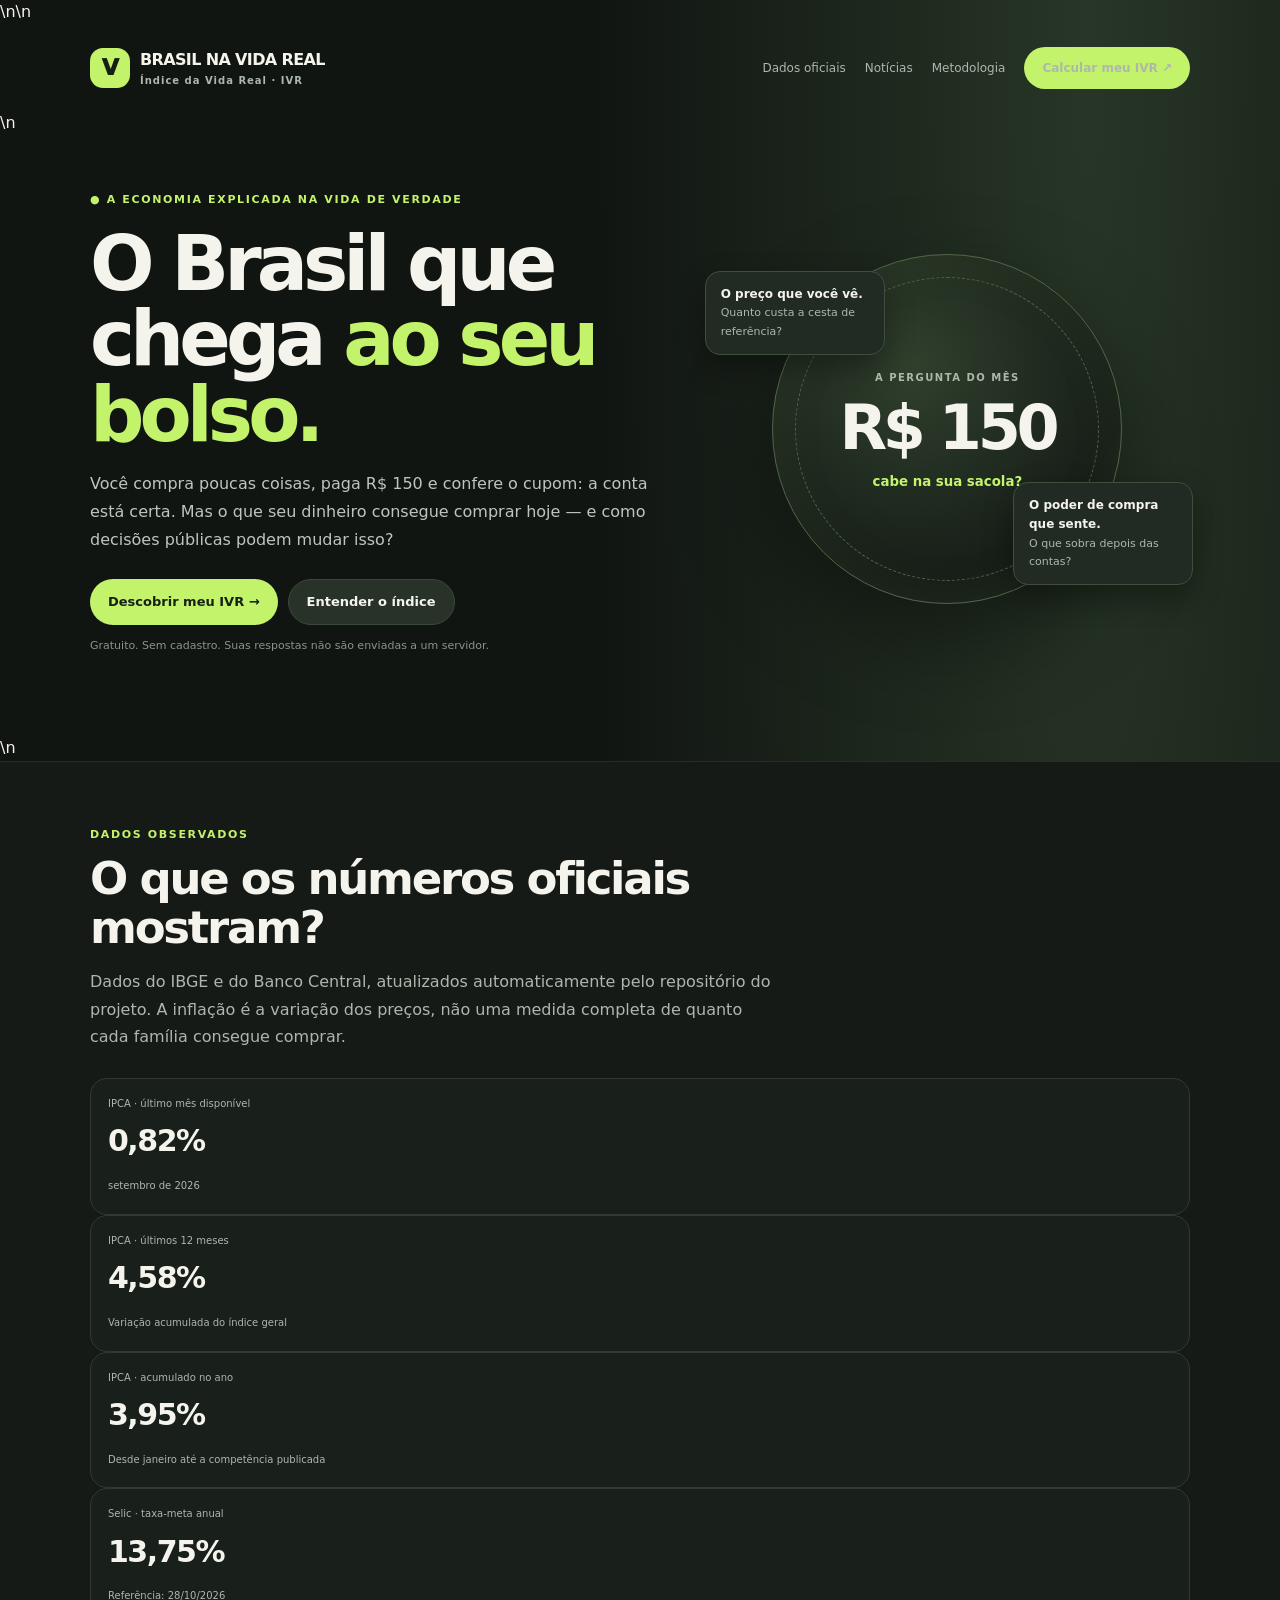
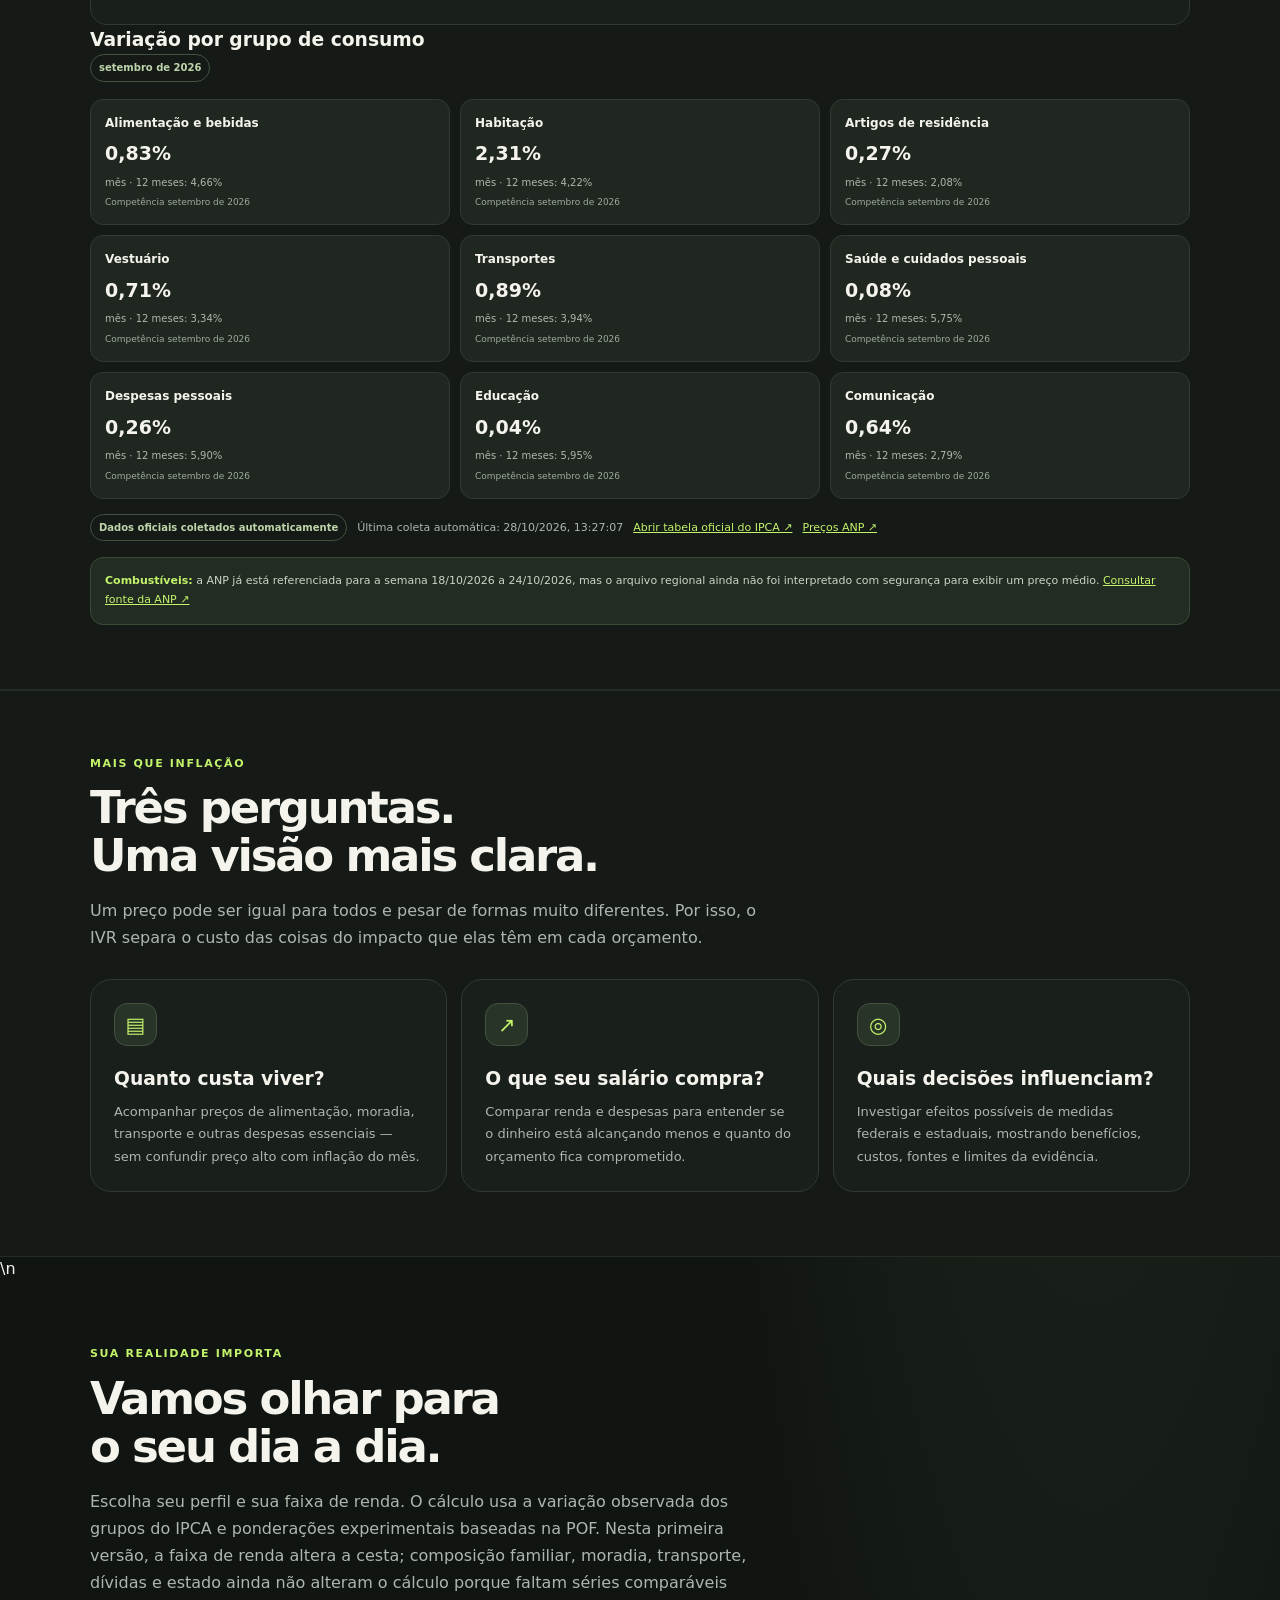
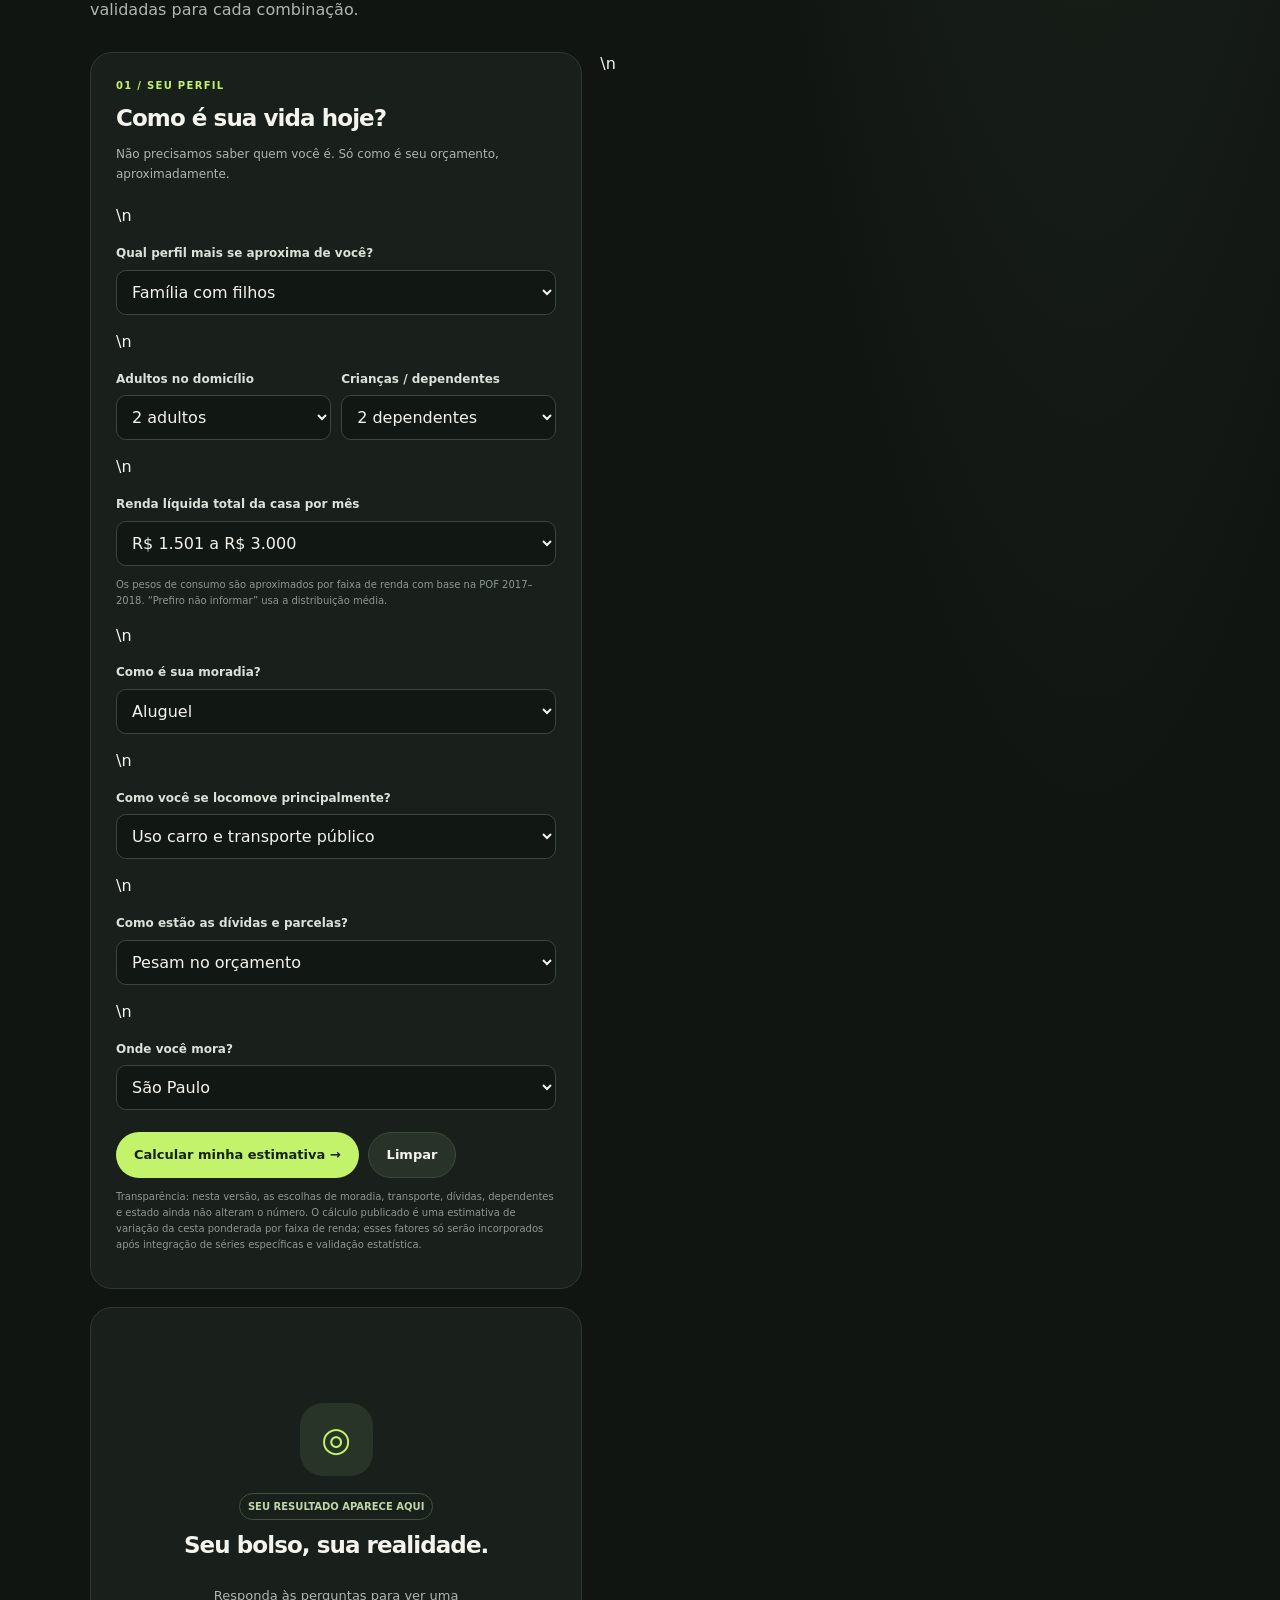
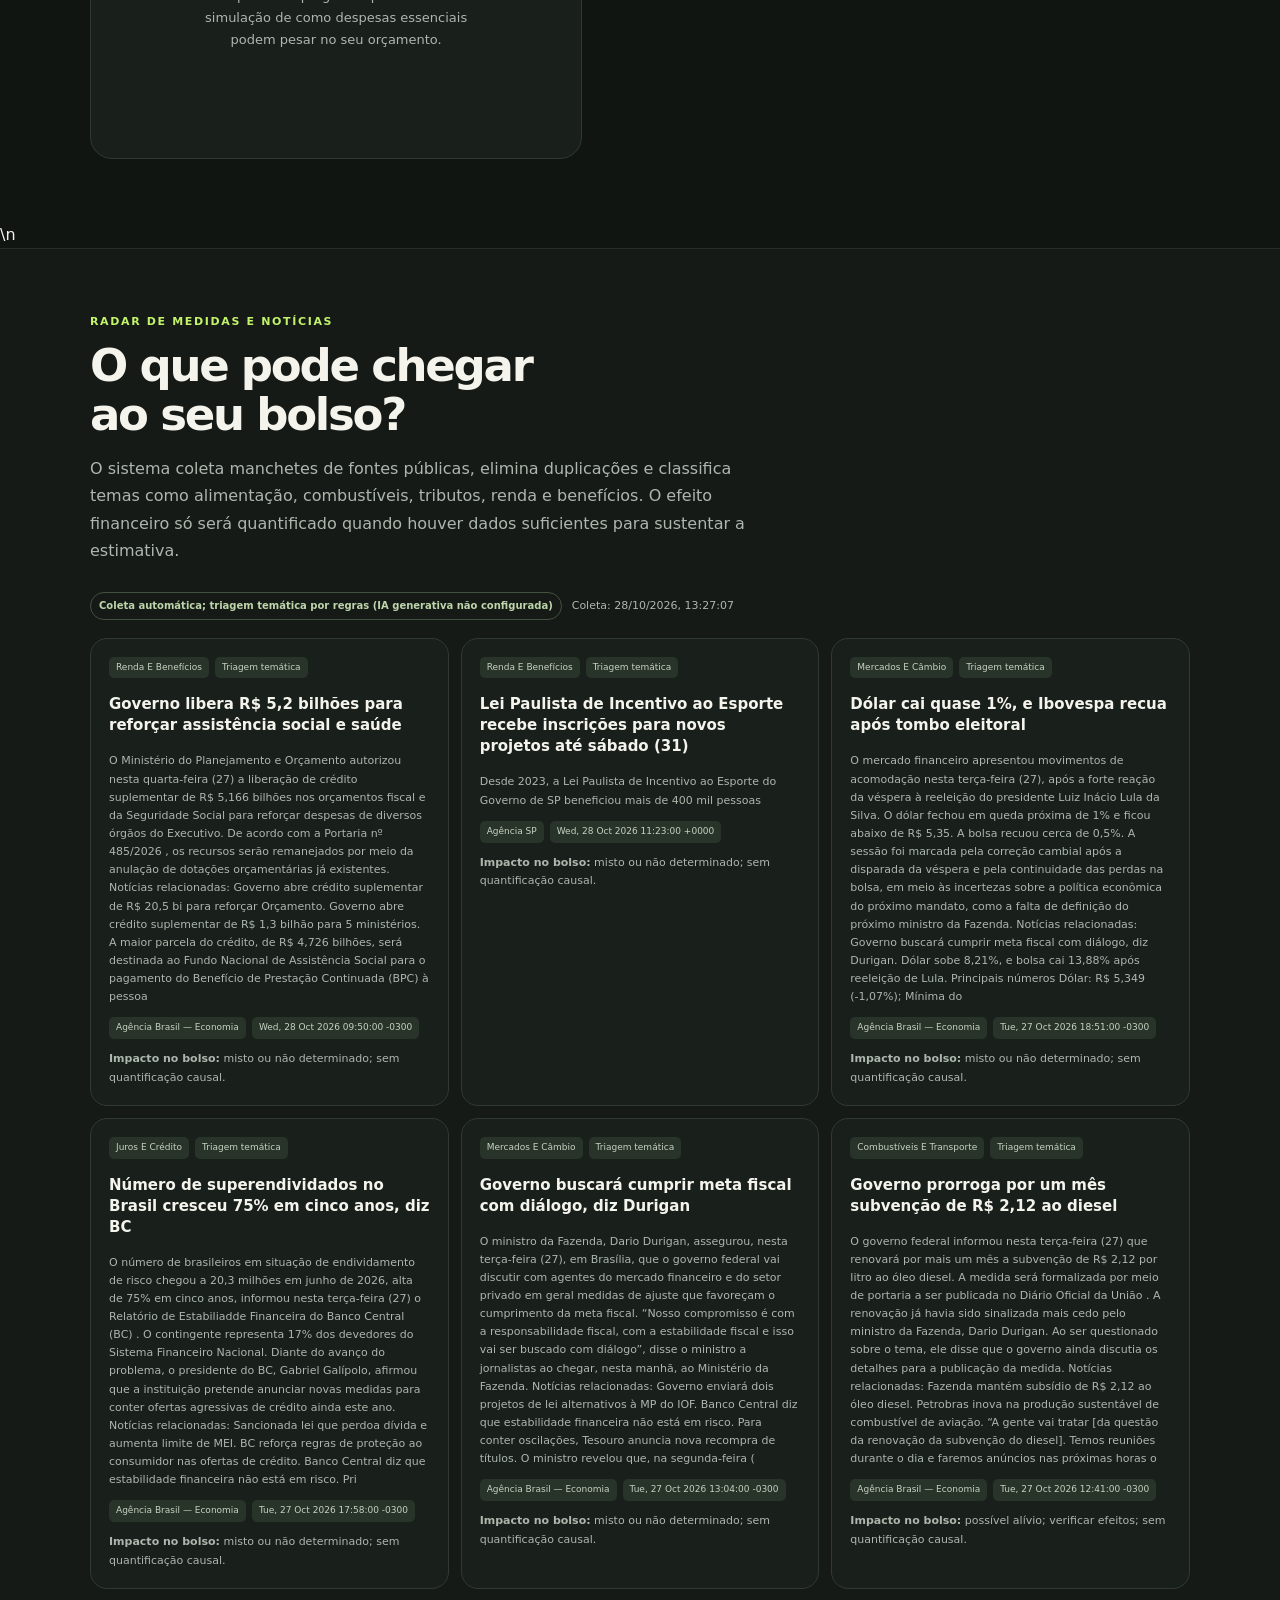
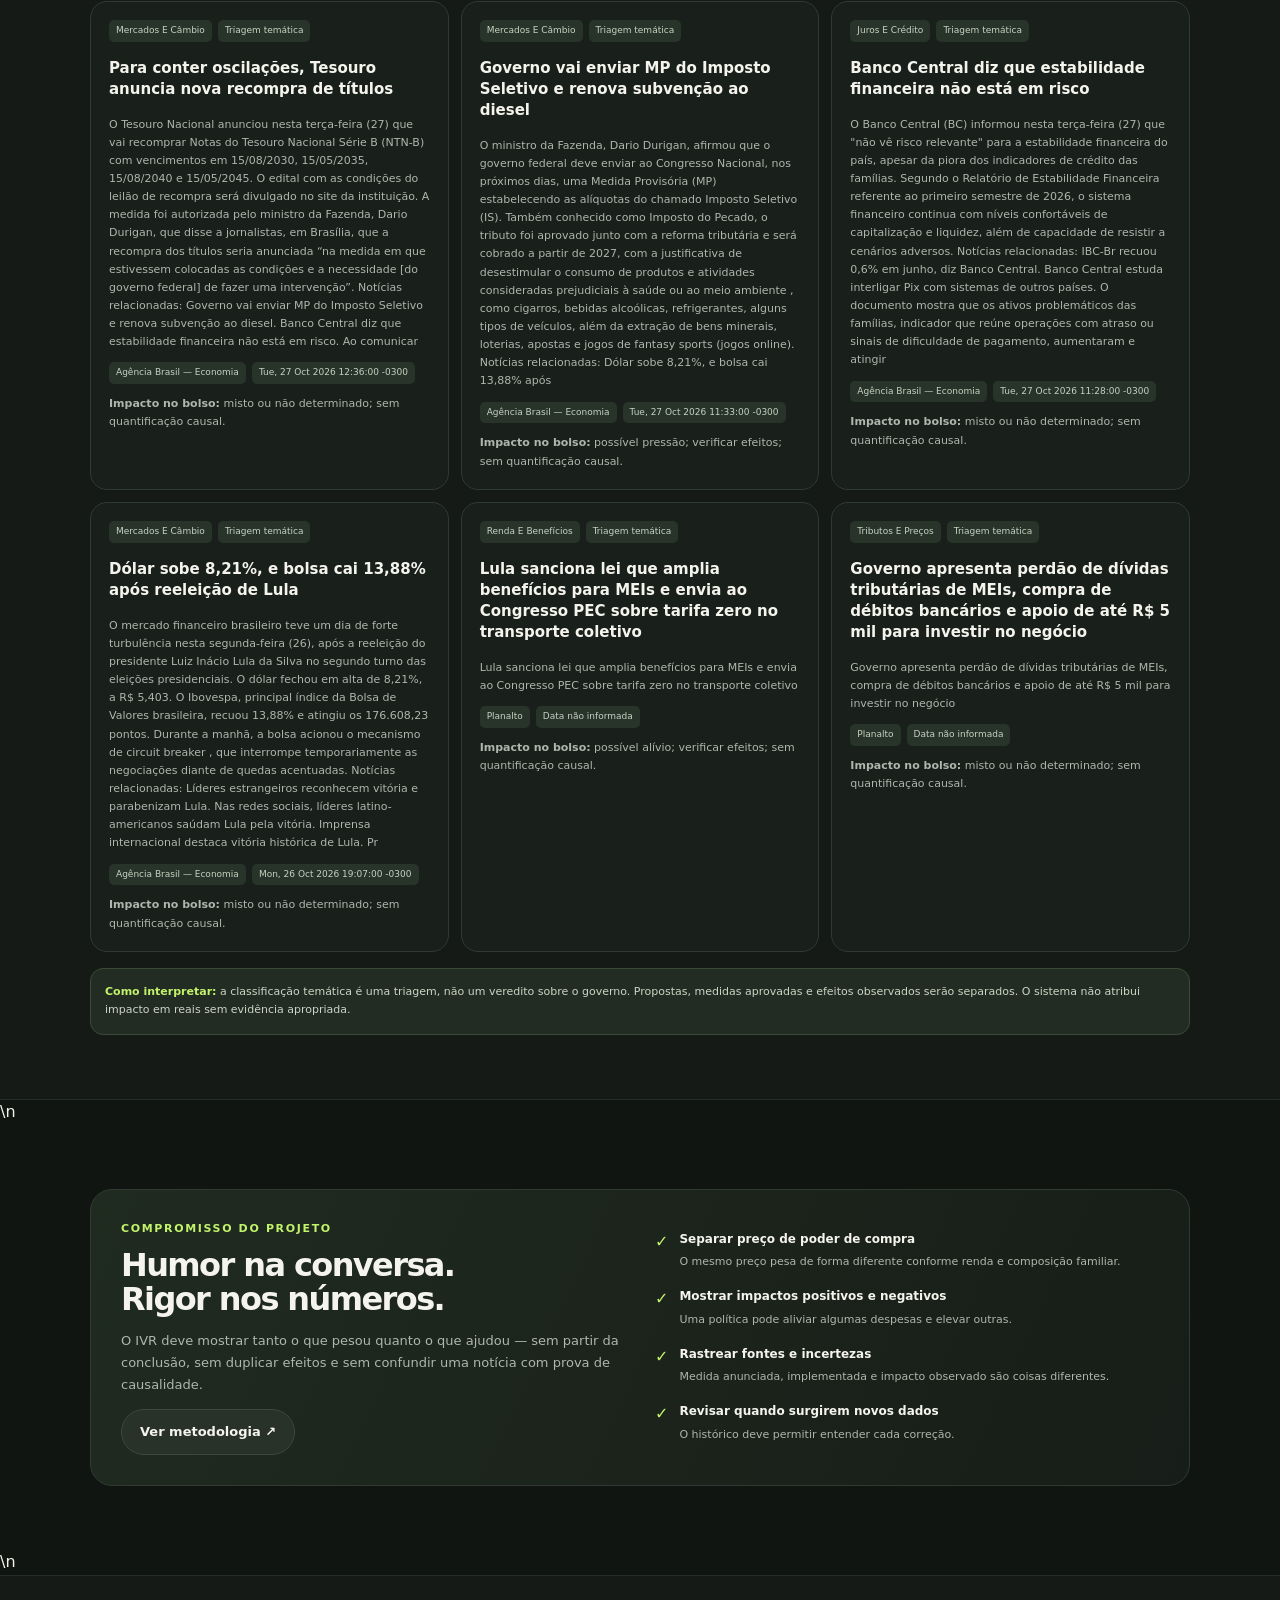
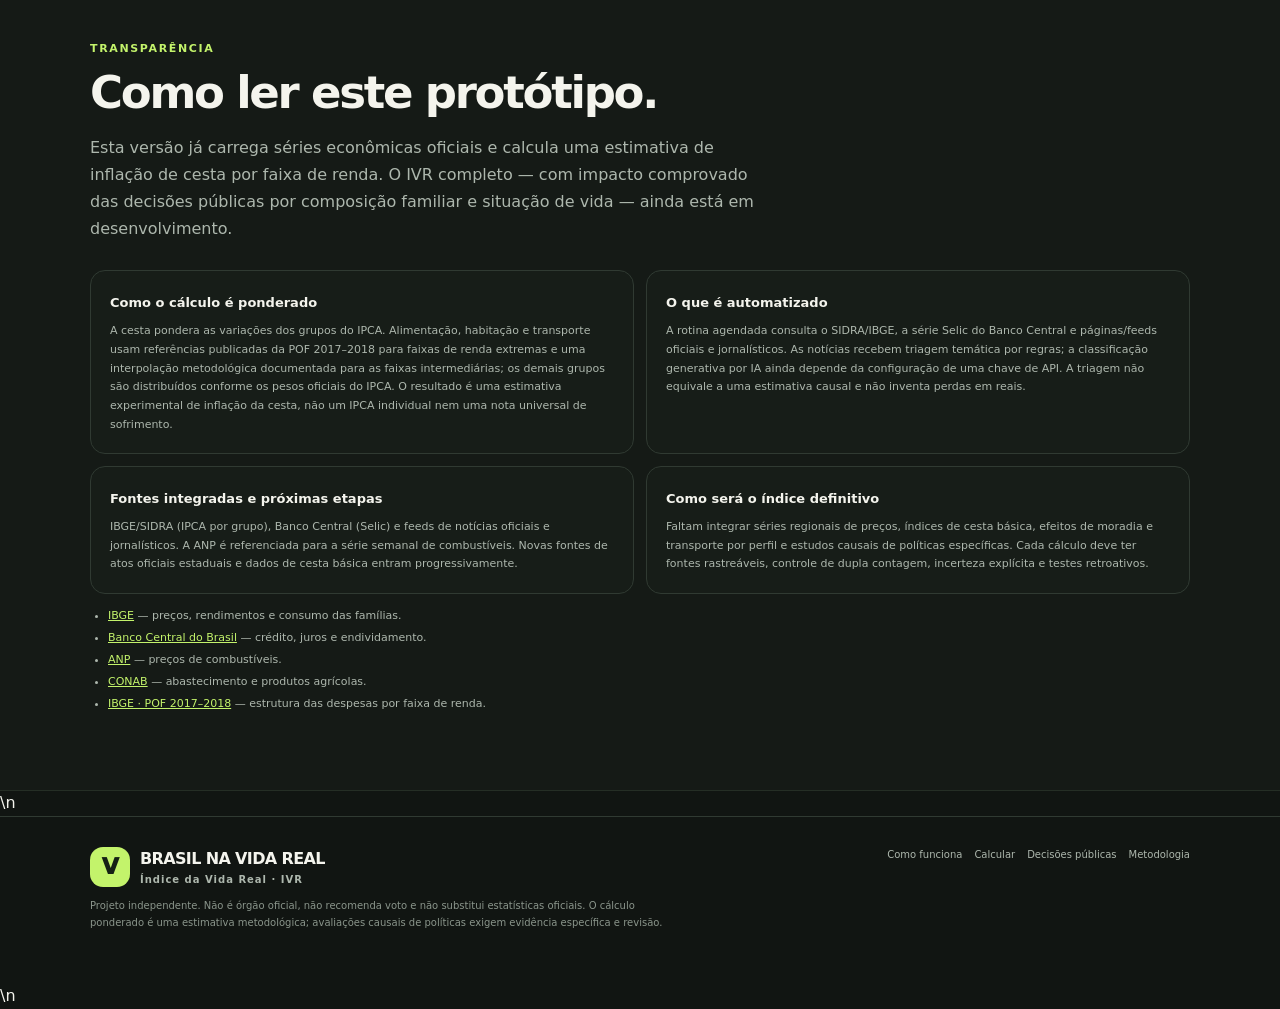
==== commit 674f07fb: "Clarify profile calculation scope and add purchasing-power estimate" ====
--- a/brasil-na-vida-real/index.html
+++ b/brasil-na-vida-real/index.html
@@ -6,7 +6,7 @@
 <title>Brasil na Vida Real — Índice da Vida Real</title>
 <style>
 :root{color-scheme:dark;--bg:#111512;--panel:#191f1b;--line:#303a32;--text:#f4f4ed;--muted:#adb7ad;--lime:#c3f36b;--orange:#ff9566;--green:#8fe0ad}
-*{box-sizing:border-box}html{scroll-behavior:smooth}body{margin:0;background:radial-gradient(ellipse at 85% 0%,#273626 0,transparent 32%),var(--bg);color:var(--text);font:16px/1.55 Inter,system-ui,-apple-system,"Segoe UI",sans-serif}a{color:var(--lime)}button,input,select{font:inherit}button{cursor:pointer}.wrap{width:min(1100px,calc(100% - 32px));margin:auto}.nav{display:flex;justify-content:space-between;align-items:center;gap:18px;padding:22px 0}.brand{display:flex;align-items:center;gap:10px;color:var(--text);text-decoration:none;font-weight:900;letter-spacing:-.04em}.mark{width:40px;height:40px;background:var(--lime);color:#152015;display:grid;place-items:center;border-radius:13px;font-weight:950;font-size:22px}.brand small{display:block;color:var(--muted);font-size:10px;letter-spacing:.1em}.navlinks{display:flex;gap:19px;align-items:center}.navlinks a{font-size:12px;color:var(--muted);text-decoration:none}.btn{display:inline-flex;justify-content:center;align-items:center;gap:8px;padding:12px 18px;border:0;border-radius:999px;background:var(--lime);color:#172015;text-decoration:none;font-weight:850;font-size:13px}.btn.dark{background:#293229;color:var(--text);border:1px solid #3b493b}.eyebrow{color:var(--lime);font-size:11px;text-transform:uppercase;letter-spacing:.15em;font-weight:850}.hero{display:grid;grid-template-columns:1.08fr .92fr;gap:45px;align-items:center;padding:55px 0 70px}.hero h1{font-size:clamp(44px,6vw,76px);line-height:.99;letter-spacing:-.065em;margin:18px 0}.hero h1 em{font-style:normal;color:var(--lime)}.hero p{color:#bdc6bd;line-height:1.75}.actions{display:flex;gap:10px;flex-wrap:wrap;margin-top:25px}.small{font-size:11px!important;color:#88948a!important}.art{min-height:370px;display:grid;place-items:center;position:relative}.orb{width:min(350px,90%);aspect-ratio:1;border:1px solid #52654a;border-radius:50%;background:radial-gradient(circle at 40% 32%,#30402d,#171e18 67%);display:grid;place-items:center;box-shadow:inset 0 0 55px #a2d85a12,0 35px 90px #0006;position:relative}.orb:before{content:"";position:absolute;inset:22px;border:1px dashed #53644a;border-radius:50%}.orbtext{z-index:1;text-align:center}.orbtext span{font-size:10px;letter-spacing:.15em;color:var(--muted);font-weight:800}.orbtext strong{display:block;font-size:62px;letter-spacing:-.07em;line-height:1.3}.orbtext small{color:var(--lime);font-weight:800}.float{position:absolute;background:#222b23;border:1px solid #3f4e3d;padding:13px 15px;border-radius:15px;font-size:12px;max-width:180px;box-shadow:0 12px 30px #0005}.float b{display:block}.float span{color:var(--muted);font-size:11px}.f1{top:27px;left:0}.f2{right:-3px;bottom:29px}.section{padding:64px 0}.alt{background:#151a16;border-block:1px solid #252e25}.heading{max-width:690px;margin-bottom:28px}.heading h2{font-size:clamp(31px,4vw,45px);letter-spacing:-.05em;line-height:1.08;margin:12px 0}.heading p{color:var(--muted);line-height:1.7}.grid3{display:grid;grid-template-columns:repeat(3,1fr);gap:14px}.tile,.card{background:var(--panel);border:1px solid var(--line);border-radius:21px;padding:23px}.tile .icon{width:43px;height:43px;display:grid;place-items:center;background:#293429;border:1px solid #43513e;border-radius:13px;color:var(--lime);font-size:21px;margin-bottom:18px}.tile h3{margin:0 0 8px}.tile p{font-size:13px;color:var(--muted);line-height:1.7;margin:0}.layout{display:grid;grid-template-columns:.91fr 1.09fr;gap:18px;align-items:start}.formcard,.resultcard{border:1px solid var(--line);background:var(--panel);border-radius:22px;padding:25px}.step{color:var(--lime);font-size:10px;font-weight:900;letter-spacing:.13em}.formcard h3,.resultcard h3{font-size:23px;letter-spacing:-.04em;margin:8px 0}.muted{color:var(--muted)}.intro{font-size:12px;color:var(--muted);line-height:1.65;margin:0 0 20px}.field{margin:15px 0}.field label{display:block;font-size:12px;font-weight:750;margin-bottom:7px;color:#dce2d9}.field select{width:100%;background:#111712;color:var(--text);border:1px solid #3b483c;border-radius:10px;min-height:45px;padding:11px}.two{display:grid;grid-template-columns:1fr 1fr;gap:10px}.hint{font-size:10px;color:#8d998f;line-height:1.6;margin-top:11px}.actionsform{display:flex;gap:9px;flex-wrap:wrap;margin-top:22px}.empty{min-height:400px;display:flex;flex-direction:column;align-items:center;justify-content:center;text-align:center;padding:22px}.empty[hidden],.result[hidden]{display:none}.emptyicon{width:73px;height:73px;border-radius:23px;background:#293429;color:var(--lime);display:grid;place-items:center;font-size:34px;margin-bottom:17px}.empty p{font-size:13px;line-height:1.7;color:var(--muted);max-width:310px}.pill{display:inline-block;border-radius:999px;border:1px solid #42523e;color:#bed5ab;font-size:10px;font-weight:850;padding:5px 8px}.scorehead{display:flex;gap:18px;align-items:center;margin:22px 0}.ring{width:120px;height:120px;border-radius:50%;background:conic-gradient(var(--orange) var(--score,50%),#303a32 0);display:grid;place-items:center;position:relative;flex-shrink:0}.ring:before{content:"";position:absolute;inset:8px;background:var(--panel);border-radius:50%}.ringinner{text-align:center;z-index:1}.ringinner strong{display:block;font-size:40px;line-height:1;letter-spacing:-.06em}.ringinner small{font-size:10px;color:var(--muted)}.scorehead h3{margin:0 0 5px}.scorehead p{font-size:12px;color:var(--muted);margin:0;line-height:1.6}.statgrid{display:grid;grid-template-columns:1fr 1fr;gap:9px}.stat{background:#222b23;border:1px solid #303d31;border-radius:13px;padding:13px}.stat span{display:block;font-size:10px;color:var(--muted)}.stat strong{font-size:19px;display:block;margin-top:4px}.bars{display:grid;gap:13px;margin:22px 0}.barline{display:grid;gap:6px}.barlabel{font-size:11px;display:flex;justify-content:space-between;gap:10px}.barlabel span{color:var(--muted)}.track{height:7px;background:#303a32;border-radius:99px;overflow:hidden}.fill{height:100%;background:var(--orange);border-radius:99px}.explain{background:#252e25;border:1px solid #3b4a37;border-radius:14px;padding:15px;font-size:12px;color:#d8e1d5;line-height:1.7}.explain strong{color:var(--lime)}.result-actions{display:flex;gap:8px;flex-wrap:wrap;margin-top:15px}.result-actions .btn{font-size:11px;padding:10px 13px}.policies{display:grid;grid-template-columns:repeat(3,1fr);gap:14px}.policy{overflow:hidden;padding:0}.policyheader{padding:18px 19px;border-bottom:1px solid var(--line)}.policyheader span{font-size:10px;letter-spacing:.1em;color:var(--orange);font-weight:850}.policyheader h3{margin:8px 0 5px;font-size:18px}.policyheader p,.policybody p{font-size:12px;color:var(--muted);line-height:1.65;margin:0}.policybody{padding:17px 19px 20px}.policybody strong{font-size:12px;display:block;margin-bottom:6px}.sources{display:flex;gap:5px;flex-wrap:wrap;margin-top:13px}.sources span{font-size:9px;background:#293229;color:#c9d2c6;padding:5px 7px;border-radius:5px}.callout{display:grid;grid-template-columns:1fr 1fr;gap:30px;padding:30px;background:linear-gradient(115deg,#202b20,#171d18);border:1px solid var(--line);border-radius:22px;align-items:center}.callout h2{font-size:32px;line-height:1.06;letter-spacing:-.05em;margin:12px 0}.callout p{font-size:13px;color:var(--muted);line-height:1.7}.points{display:grid;gap:14px}.point{display:flex;gap:11px}.point b{display:block;font-size:12px}.point span:last-child{font-size:11px;color:var(--muted)}.methods{display:grid;grid-template-columns:1fr 1fr;gap:12px}.method{border:1px solid var(--line);background:#171d18;border-radius:15px;padding:19px}.method strong{font-size:13px}.method p{font-size:11px;color:var(--muted);line-height:1.7;margin:7px 0 0}.source-list{font-size:11px;color:var(--muted);line-height:2;padding-left:18px}.source-list a{color:var(--lime)}footer{padding:30px 0 43px;border-top:1px solid var(--line)}.foot{display:flex;justify-content:space-between;gap:20px;align-items:start}.foot p{font-size:10px;color:#8a958b;line-height:1.7;max-width:600px}.footnav{display:flex;gap:12px;flex-wrap:wrap}.footnav a{color:var(--muted);font-size:10px;text-decoration:none}.toast{position:fixed;bottom:17px;left:50%;transform:translate(-50%,20px);opacity:0;pointer-events:none;background:var(--lime);color:#182015;border-radius:99px;padding:11px 17px;font-size:12px;font-weight:850;transition:.2s}.toast.show{opacity:1;transform:translate(-50%,0)}\n@media(max-width:800px){.hero{grid-template-columns:1fr;gap:5px;padding:38px 0 50px}.art{min-height:320px}.orb{width:290px}.f1{left:2%;top:2px}.f2{right:1%;bottom:8px}.grid3,.policies{grid-template-columns:1fr}.layout{grid-template-columns:1fr}.empty{min-height:250px}.callout{grid-template-columns:1fr}.navlinks a:not(.btn){display:none}.section{padding:50px 0}}@media(max-width:500px){.wrap{width:calc(100% - 24px)}.nav{padding:15px 0}.brand{font-size:12px}.navlinks .btn{font-size:10px;padding:10px}.hero h1{font-size:48px}.hero p{font-size:14px}.art{min-height:285px}.orb{width:240px}.orbtext strong{font-size:51px}.float{max-width:145px;padding:10px 12px}.f1{left:-2px}.f2{right:-2px}.formcard,.resultcard{padding:18px}.two{grid-template-columns:1fr}.scorehead{gap:12px}.ring{width:100px;height:100px}.ringinner strong{font-size:34px}.stat strong{font-size:16px}.callout{padding:21px}.methods{grid-template-columns:1fr}.foot{flex-direction:column}}\n
+*{box-sizing:border-box}html{scroll-behavior:smooth}body{margin:0;background:radial-gradient(ellipse at 85% 0%,#273626 0,transparent 32%),var(--bg);color:var(--text);font:16px/1.55 Inter,system-ui,-apple-system,"Segoe UI",sans-serif}a{color:var(--lime)}button,input,select{font:inherit}button{cursor:pointer}.wrap{width:min(1100px,calc(100% - 32px));margin:auto}.nav{display:flex;justify-content:space-between;align-items:center;gap:18px;padding:22px 0}.brand{display:flex;align-items:center;gap:10px;color:var(--text);text-decoration:none;font-weight:900;letter-spacing:-.04em}.mark{width:40px;height:40px;background:var(--lime);color:#152015;display:grid;place-items:center;border-radius:13px;font-weight:950;font-size:22px}.brand small{display:block;color:var(--muted);font-size:10px;letter-spacing:.1em}.navlinks{display:flex;gap:19px;align-items:center}.navlinks a{font-size:12px;color:var(--muted);text-decoration:none}.btn{display:inline-flex;justify-content:center;align-items:center;gap:8px;padding:12px 18px;border:0;border-radius:999px;background:var(--lime);color:#172015;text-decoration:none;font-weight:850;font-size:13px}.btn.dark{background:#293229;color:var(--text);border:1px solid #3b493b}.eyebrow{color:var(--lime);font-size:11px;text-transform:uppercase;letter-spacing:.15em;font-weight:850}.hero{display:grid;grid-template-columns:1.08fr .92fr;gap:45px;align-items:center;padding:55px 0 70px}.hero h1{font-size:clamp(44px,6vw,76px);line-height:.99;letter-spacing:-.065em;margin:18px 0}.hero h1 em{font-style:normal;color:var(--lime)}.hero p{color:#bdc6bd;line-height:1.75}.actions{display:flex;gap:10px;flex-wrap:wrap;margin-top:25px}.small{font-size:11px!important;color:#88948a!important}.art{min-height:370px;display:grid;place-items:center;position:relative}.orb{width:min(350px,90%);aspect-ratio:1;border:1px solid #52654a;border-radius:50%;background:radial-gradient(circle at 40% 32%,#30402d,#171e18 67%);display:grid;place-items:center;box-shadow:inset 0 0 55px #a2d85a12,0 35px 90px #0006;position:relative}.orb:before{content:"";position:absolute;inset:22px;border:1px dashed #53644a;border-radius:50%}.orbtext{z-index:1;text-align:center}.orbtext span{font-size:10px;letter-spacing:.15em;color:var(--muted);font-weight:800}.orbtext strong{display:block;font-size:62px;letter-spacing:-.07em;line-height:1.3}.orbtext small{color:var(--lime);font-weight:800}.float{position:absolute;background:#222b23;border:1px solid #3f4e3d;padding:13px 15px;border-radius:15px;font-size:12px;max-width:180px;box-shadow:0 12px 30px #0005}.float b{display:block}.float span{color:var(--muted);font-size:11px}.f1{top:27px;left:0}.f2{right:-3px;bottom:29px}.section{padding:64px 0}.alt{background:#151a16;border-block:1px solid #252e25}.heading{max-width:690px;margin-bottom:28px}.heading h2{font-size:clamp(31px,4vw,45px);letter-spacing:-.05em;line-height:1.08;margin:12px 0}.heading p{color:var(--muted);line-height:1.7}.grid3{display:grid;grid-template-columns:repeat(3,1fr);gap:14px}.tile,.card{background:var(--panel);border:1px solid var(--line);border-radius:21px;padding:23px}.tile .icon{width:43px;height:43px;display:grid;place-items:center;background:#293429;border:1px solid #43513e;border-radius:13px;color:var(--lime);font-size:21px;margin-bottom:18px}.tile h3{margin:0 0 8px}.tile p{font-size:13px;color:var(--muted);line-height:1.7;margin:0}.layout{display:grid;grid-template-columns:.91fr 1.09fr;gap:18px;align-items:start}.formcard,.resultcard{border:1px solid var(--line);background:var(--panel);border-radius:22px;padding:25px}.step{color:var(--lime);font-size:10px;font-weight:900;letter-spacing:.13em}.formcard h3,.resultcard h3{font-size:23px;letter-spacing:-.04em;margin:8px 0}.muted{color:var(--muted)}.intro{font-size:12px;color:var(--muted);line-height:1.65;margin:0 0 20px}.field{margin:15px 0}.field label{display:block;font-size:12px;font-weight:750;margin-bottom:7px;color:#dce2d9}.field select{width:100%;background:#111712;color:var(--text);border:1px solid #3b483c;border-radius:10px;min-height:45px;padding:11px}.two{display:grid;grid-template-columns:1fr 1fr;gap:10px}.hint{font-size:10px;color:#8d998f;line-height:1.6;margin-top:11px}.actionsform{display:flex;gap:9px;flex-wrap:wrap;margin-top:22px}.empty{min-height:400px;display:flex;flex-direction:column;align-items:center;justify-content:center;text-align:center;padding:22px}.empty[hidden],.result[hidden]{display:none}.emptyicon{width:73px;height:73px;border-radius:23px;background:#293429;color:var(--lime);display:grid;place-items:center;font-size:34px;margin-bottom:17px}.empty p{font-size:13px;line-height:1.7;color:var(--muted);max-width:310px}.pill{display:inline-block;border-radius:999px;border:1px solid #42523e;color:#bed5ab;font-size:10px;font-weight:850;padding:5px 8px}.scorehead{display:flex;gap:18px;align-items:center;margin:22px 0}.ring{width:120px;height:120px;border-radius:50%;background:conic-gradient(var(--orange) var(--score,50%),#303a32 0);display:grid;place-items:center;position:relative;flex-shrink:0}.ring:before{content:"";position:absolute;inset:8px;background:var(--panel);border-radius:50%}.ringinner{text-align:center;z-index:1}.ringinner strong{display:block;font-size:40px;line-height:1;letter-spacing:-.06em}.ringinner small{font-size:10px;color:var(--muted)}.scorehead h3{margin:0 0 5px}.scorehead p{font-size:12px;color:var(--muted);margin:0;line-height:1.6}.statgrid{display:grid;grid-template-columns:repeat(2,minmax(0,1fr));gap:9px}.stat{background:#222b23;border:1px solid #303d31;border-radius:13px;padding:13px}.stat span{display:block;font-size:10px;color:var(--muted)}.stat strong{font-size:19px;display:block;margin-top:4px}.bars{display:grid;gap:13px;margin:22px 0}.barline{display:grid;gap:6px}.barlabel{font-size:11px;display:flex;justify-content:space-between;gap:10px}.barlabel span{color:var(--muted)}.track{height:7px;background:#303a32;border-radius:99px;overflow:hidden}.fill{height:100%;background:var(--orange);border-radius:99px}.explain{background:#252e25;border:1px solid #3b4a37;border-radius:14px;padding:15px;font-size:12px;color:#d8e1d5;line-height:1.7}.explain strong{color:var(--lime)}.result-actions{display:flex;gap:8px;flex-wrap:wrap;margin-top:15px}.result-actions .btn{font-size:11px;padding:10px 13px}.policies{display:grid;grid-template-columns:repeat(3,1fr);gap:14px}.policy{overflow:hidden;padding:0}.policyheader{padding:18px 19px;border-bottom:1px solid var(--line)}.policyheader span{font-size:10px;letter-spacing:.1em;color:var(--orange);font-weight:850}.policyheader h3{margin:8px 0 5px;font-size:18px}.policyheader p,.policybody p{font-size:12px;color:var(--muted);line-height:1.65;margin:0}.policybody{padding:17px 19px 20px}.policybody strong{font-size:12px;display:block;margin-bottom:6px}.sources{display:flex;gap:5px;flex-wrap:wrap;margin-top:13px}.sources span{font-size:9px;background:#293229;color:#c9d2c6;padding:5px 7px;border-radius:5px}.callout{display:grid;grid-template-columns:1fr 1fr;gap:30px;padding:30px;background:linear-gradient(115deg,#202b20,#171d18);border:1px solid var(--line);border-radius:22px;align-items:center}.callout h2{font-size:32px;line-height:1.06;letter-spacing:-.05em;margin:12px 0}.callout p{font-size:13px;color:var(--muted);line-height:1.7}.points{display:grid;gap:14px}.point{display:flex;gap:11px}.point b{display:block;font-size:12px}.point span:last-child{font-size:11px;color:var(--muted)}.methods{display:grid;grid-template-columns:1fr 1fr;gap:12px}.method{border:1px solid var(--line);background:#171d18;border-radius:15px;padding:19px}.method strong{font-size:13px}.method p{font-size:11px;color:var(--muted);line-height:1.7;margin:7px 0 0}.source-list{font-size:11px;color:var(--muted);line-height:2;padding-left:18px}.source-list a{color:var(--lime)}footer{padding:30px 0 43px;border-top:1px solid var(--line)}.foot{display:flex;justify-content:space-between;gap:20px;align-items:start}.foot p{font-size:10px;color:#8a958b;line-height:1.7;max-width:600px}.footnav{display:flex;gap:12px;flex-wrap:wrap}.footnav a{color:var(--muted);font-size:10px;text-decoration:none}.toast{position:fixed;bottom:17px;left:50%;transform:translate(-50%,20px);opacity:0;pointer-events:none;background:var(--lime);color:#182015;border-radius:99px;padding:11px 17px;font-size:12px;font-weight:850;transition:.2s}.toast.show{opacity:1;transform:translate(-50%,0)}\n@media(max-width:800px){.hero{grid-template-columns:1fr;gap:5px;padding:38px 0 50px}.art{min-height:320px}.orb{width:290px}.f1{left:2%;top:2px}.f2{right:1%;bottom:8px}.grid3,.policies{grid-template-columns:1fr}.layout{grid-template-columns:1fr}.empty{min-height:250px}.callout{grid-template-columns:1fr}.navlinks a:not(.btn){display:none}.section{padding:50px 0}}@media(max-width:500px){.wrap{width:calc(100% - 24px)}.nav{padding:15px 0}.brand{font-size:12px}.navlinks .btn{font-size:10px;padding:10px}.hero h1{font-size:48px}.hero p{font-size:14px}.art{min-height:285px}.orb{width:240px}.orbtext strong{font-size:51px}.float{max-width:145px;padding:10px 12px}.f1{left:-2px}.f2{right:-2px}.formcard,.resultcard{padding:18px}.two{grid-template-columns:1fr}.scorehead{gap:12px}.ring{width:100px;height:100px}.ringinner strong{font-size:34px}.stat strong{font-size:16px}.callout{padding:21px}.methods{grid-template-columns:1fr}.foot{flex-direction:column}}\n
 .live-grid{display:grid;grid-template-columns:repeat(4,minmax(0,1fr));gap:12px;margin:22px 0}
 .live-card{background:var(--panel);border:1px solid var(--line);border-radius:17px;padding:17px}
 .live-card span{font-size:10px;color:var(--muted);display:block}
@@ -43,12 +43,12 @@
  <div class="live-meta"><span class="pill" id="live-source-status">Carregando atualização</span><span id="live-updated">—</span><a href="https://sidra.ibge.gov.br/tabela/7060" target="_blank" rel="noopener">Abrir tabela oficial do IPCA ↗</a><a href="https://www.gov.br/anp/pt-br/assuntos/precos-e-defesa-da-concorrencia/precos/levantamento-de-precos-de-combustiveis-ultimas-semanas-pesquisadas" target="_blank" rel="noopener">Preços ANP ↗</a></div>
  <div class="live-note" id="live-integrity"><strong>Transparência:</strong> as taxas acima vêm de séries oficiais; a leitura personalizada por perfil usa pesos de despesas da POF 2017–2018 e será identificada como estimativa. Uma notícia, sozinha, não prova que uma política causou uma mudança de preço.</div>
 </div></section>
-<section class="section alt" id="entenda"><div class="wrap"><div class="heading"><div class="eyebrow">Mais que inflação</div><h2>Três perguntas.<br>Uma visão mais clara.</h2><p>Um preço pode ser igual para todos e pesar de formas muito diferentes. Por isso, o IVR separa o custo das coisas do impacto que elas têm em cada orçamento.</p></div><div class="grid3"><article class="tile"><div class="icon">▤</div><h3>Quanto custa viver?</h3><p>Acompanhar preços de alimentação, moradia, transporte e outras despesas essenciais — sem confundir preço alto com inflação do mês.</p></article><article class="tile"><div class="icon">↗</div><h3>O que seu salário compra?</h3><p>Comparar renda e despesas para entender se o dinheiro está alcançando menos e quanto do orçamento fica comprometido.</p></article><article class="tile"><div class="icon">◎</div><h3>Quais decisões influenciam?</h3><p>Investigar efeitos possíveis de medidas federais e estaduais, mostrando benefícios, custos, fontes e limites da evidência.</p></article></div></div></section>\n<section class="section" id="calcular"><div class="wrap"><div class="heading"><div class="eyebrow">Sua realidade importa</div><h2>Vamos olhar para<br>o seu dia a dia.</h2><p>Escolha a faixa de renda e o seu contexto. Quando os dados oficiais por grupo estiverem disponíveis, o sistema estima a variação da cesta ponderada pelo padrão de consumo da faixa de renda. Não é um IPCA oficial individual.</p></div><div class="layout"><form class="formcard" id="form"><div class="step">01 / SEU PERFIL</div><h3>Como é sua vida hoje?</h3><p class="intro">Não precisamos saber quem você é. Só como é seu orçamento, aproximadamente.</p>\n<div class="field"><label for="profile">Qual perfil mais se aproxima de você?</label><select id="profile"><option value="family">Família com filhos</option><option value="alone">Pessoa que mora sozinha</option><option value="single">Mãe ou pai que cria filho(s) sozinho(a)</option><option value="separated">Pessoa separada que paga pensão</option><option value="young">Jovem / estudante</option><option value="unemployed">Desempregado(a)</option><option value="informal">Autônomo(a) ou trabalhador(a) informal</option><option value="benefit">Pessoa que recebe benefício assistencial</option><option value="retired">Aposentado(a) ou pensionista</option><option value="worker">Trabalhador(a) com renda regular</option></select></div>\n<div class="two"><div class="field"><label for="adults">Adultos no domicílio</label><select id="adults"><option value="1">1 adulto</option><option value="2" selected>2 adultos</option><option value="3">3 adultos</option><option value="4">4 ou mais</option></select></div><div class="field"><label for="children">Crianças / dependentes</label><select id="children"><option value="0">Nenhum</option><option value="1">1 dependente</option><option value="2" selected>2 dependentes</option><option value="3">3 dependentes</option><option value="4">4 ou mais</option></select></div></div>\n<div class="field"><label for="income">Renda líquida total da casa por mês</label><select id="income"><option value="1500">Até R$ 1.500</option><option value="2250" selected>R$ 1.501 a R$ 3.000</option><option value="4000">R$ 3.001 a R$ 5.000</option><option value="6500">R$ 5.001 a R$ 8.000</option><option value="11000">Acima de R$ 8.000</option><option value="0">Prefiro não informar</option></select><div class="hint">Os pesos de consumo são aproximados por faixa de renda com base na POF 2017–2018. “Prefiro não informar” usa a distribuição média.</div></div>\n<div class="field"><label for="housing">Como é sua moradia?</label><select id="housing"><option value="rent">Aluguel</option><option value="mortgage">Financiamento / prestação</option><option value="owned">Casa própria quitada</option><option value="family">Moro com familiares / não pago moradia</option></select></div>\n<div class="field"><label for="transport">Como você se locomove principalmente?</label><select id="transport"><option value="car">Carro ou moto</option><option value="mixed" selected>Uso carro e transporte público</option><option value="public">Ônibus / metrô / trem</option><option value="active">A pé / bicicleta / fico em casa</option></select></div>\n<div class="field"><label for="debts">Como estão as dívidas e parcelas?</label><select id="debts"><option value="0">Não tenho dívidas relevantes</option><option value="0.08">Existem, mas consigo pagar</option><option value="0.16" selected>Pesam no orçamento</option><option value="0.28">Comprometem muito a renda</option></select></div>\n<div class="field"><label for="region">Onde você mora?</label><select id="region"><option>São Paulo</option><option>Minas Gerais</option><option>Rio de Janeiro</option><option>Bahia</option><option>Paraná</option><option>Rio Grande do Sul</option><option>Santa Catarina</option><option>Distrito Federal</option><option>Outro estado</option></select></div><div class="actionsform"><button class="btn" type="submit">Calcular minha estimativa →</button><button class="btn dark" type="reset">Limpar</button></div><p class="hint">Os valores de custo são parâmetros ilustrativos para testar a experiência. Não representam preços medidos nem estimativa estatística validada.</p></form>\n<section class="resultcard" aria-live="polite" aria-label="Resultado do índice"><div class="empty" id="empty"><div class="emptyicon">◎</div><span class="pill">SEU RESULTADO APARECE AQUI</span><h3>Seu bolso, sua realidade.</h3><p>Responda às perguntas para ver uma simulação de como despesas essenciais podem pesar no seu orçamento.</p></div><div class="result" id="result" hidden><div class="step">02 / RESULTADO DEMONSTRATIVO</div><div class="scorehead"><div class="ring" id="ring"><div class="ringinner"><strong id="score">—</strong><small>alta em 12 meses</small></div></div><div><span class="pill" id="status">SIMULAÇÃO</span><h3 id="headline">Pressão no orçamento</h3><p id="summary"></p></div></div><div class="statgrid"><div class="stat"><span>Cesta ponderada · 12 meses</span><strong id="costs">—</strong></div><div class="stat"><span>IPCA geral · 12 meses</span><strong id="inc">—</strong></div><div class="stat"><span>Diferença vs. IPCA geral</span><strong id="ratio">—</strong></div><div class="stat"><span>Alimentação · 12 meses</span><strong id="food">—</strong></div></div><div class="eyebrow" style="margin-top:24px">Onde o orçamento aperta</div><div class="bars" id="bars"></div><div class="explain" id="explain"></div><div class="result-actions"><button class="btn" id="share" type="button">Compartilhar resultado ↗</button><button class="btn dark" id="copy" type="button">Copiar resumo</button></div><p class="hint">Nota demonstrativa e não oficial. Os valores são ilustrativos, não dados reais de mercado nem prova de efeito de uma política pública.</p></div></section></div></div></section>\n
+<section class="section alt" id="entenda"><div class="wrap"><div class="heading"><div class="eyebrow">Mais que inflação</div><h2>Três perguntas.<br>Uma visão mais clara.</h2><p>Um preço pode ser igual para todos e pesar de formas muito diferentes. Por isso, o IVR separa o custo das coisas do impacto que elas têm em cada orçamento.</p></div><div class="grid3"><article class="tile"><div class="icon">▤</div><h3>Quanto custa viver?</h3><p>Acompanhar preços de alimentação, moradia, transporte e outras despesas essenciais — sem confundir preço alto com inflação do mês.</p></article><article class="tile"><div class="icon">↗</div><h3>O que seu salário compra?</h3><p>Comparar renda e despesas para entender se o dinheiro está alcançando menos e quanto do orçamento fica comprometido.</p></article><article class="tile"><div class="icon">◎</div><h3>Quais decisões influenciam?</h3><p>Investigar efeitos possíveis de medidas federais e estaduais, mostrando benefícios, custos, fontes e limites da evidência.</p></article></div></div></section>\n<section class="section" id="calcular"><div class="wrap"><div class="heading"><div class="eyebrow">Sua realidade importa</div><h2>Vamos olhar para<br>o seu dia a dia.</h2><p>Escolha seu perfil e sua faixa de renda. O cálculo usa a variação observada dos grupos do IPCA e ponderações experimentais baseadas na POF. Nesta primeira versão, a faixa de renda altera a cesta; composição familiar, moradia, transporte, dívidas e estado ainda não alteram o cálculo porque faltam séries comparáveis validadas para cada combinação.</p></div><div class="layout"><form class="formcard" id="form"><div class="step">01 / SEU PERFIL</div><h3>Como é sua vida hoje?</h3><p class="intro">Não precisamos saber quem você é. Só como é seu orçamento, aproximadamente.</p>\n<div class="field"><label for="profile">Qual perfil mais se aproxima de você?</label><select id="profile"><option value="family">Família com filhos</option><option value="alone">Pessoa que mora sozinha</option><option value="single">Mãe ou pai que cria filho(s) sozinho(a)</option><option value="separated">Pessoa separada que paga pensão</option><option value="young">Jovem / estudante</option><option value="unemployed">Desempregado(a)</option><option value="informal">Autônomo(a) ou trabalhador(a) informal</option><option value="benefit">Pessoa que recebe benefício assistencial</option><option value="retired">Aposentado(a) ou pensionista</option><option value="worker">Trabalhador(a) com renda regular</option></select></div>\n<div class="two"><div class="field"><label for="adults">Adultos no domicílio</label><select id="adults"><option value="1">1 adulto</option><option value="2" selected>2 adultos</option><option value="3">3 adultos</option><option value="4">4 ou mais</option></select></div><div class="field"><label for="children">Crianças / dependentes</label><select id="children"><option value="0">Nenhum</option><option value="1">1 dependente</option><option value="2" selected>2 dependentes</option><option value="3">3 dependentes</option><option value="4">4 ou mais</option></select></div></div>\n<div class="field"><label for="income">Renda líquida total da casa por mês</label><select id="income"><option value="1500">Até R$ 1.500</option><option value="2250" selected>R$ 1.501 a R$ 3.000</option><option value="4000">R$ 3.001 a R$ 5.000</option><option value="6500">R$ 5.001 a R$ 8.000</option><option value="11000">Acima de R$ 8.000</option><option value="0">Prefiro não informar</option></select><div class="hint">Os pesos de consumo são aproximados por faixa de renda com base na POF 2017–2018. “Prefiro não informar” usa a distribuição média.</div></div>\n<div class="field"><label for="housing">Como é sua moradia?</label><select id="housing"><option value="rent">Aluguel</option><option value="mortgage">Financiamento / prestação</option><option value="owned">Casa própria quitada</option><option value="family">Moro com familiares / não pago moradia</option></select></div>\n<div class="field"><label for="transport">Como você se locomove principalmente?</label><select id="transport"><option value="car">Carro ou moto</option><option value="mixed" selected>Uso carro e transporte público</option><option value="public">Ônibus / metrô / trem</option><option value="active">A pé / bicicleta / fico em casa</option></select></div>\n<div class="field"><label for="debts">Como estão as dívidas e parcelas?</label><select id="debts"><option value="0">Não tenho dívidas relevantes</option><option value="0.08">Existem, mas consigo pagar</option><option value="0.16" selected>Pesam no orçamento</option><option value="0.28">Comprometem muito a renda</option></select></div>\n<div class="field"><label for="region">Onde você mora?</label><select id="region"><option>São Paulo</option><option>Minas Gerais</option><option>Rio de Janeiro</option><option>Bahia</option><option>Paraná</option><option>Rio Grande do Sul</option><option>Santa Catarina</option><option>Distrito Federal</option><option>Outro estado</option></select></div><div class="actionsform"><button class="btn" type="submit">Calcular minha estimativa →</button><button class="btn dark" type="reset">Limpar</button></div><p class="hint">Transparência: nesta versão, as escolhas de moradia, transporte, dívidas, dependentes e estado ainda não alteram o número. O cálculo publicado é uma estimativa de variação da cesta ponderada por faixa de renda; esses fatores só serão incorporados após integração de séries específicas e validação estatística.</p></form>\n<section class="resultcard" aria-live="polite" aria-label="Resultado do índice"><div class="empty" id="empty"><div class="emptyicon">◎</div><span class="pill">SEU RESULTADO APARECE AQUI</span><h3>Seu bolso, sua realidade.</h3><p>Responda às perguntas para ver uma simulação de como despesas essenciais podem pesar no seu orçamento.</p></div><div class="result" id="result" hidden><div class="step">02 / RESULTADO DEMONSTRATIVO</div><div class="scorehead"><div class="ring" id="ring"><div class="ringinner"><strong id="score">—</strong><small>alta em 12 meses</small></div></div><div><span class="pill" id="status">SIMULAÇÃO</span><h3 id="headline">Pressão no orçamento</h3><p id="summary"></p></div></div><div class="statgrid"><div class="stat"><span>Cesta ponderada · 12 meses</span><strong id="costs">—</strong></div><div class="stat"><span>IPCA geral · 12 meses</span><strong id="inc">—</strong></div><div class="stat"><span>Poder de compra se a renda ficasse igual</span><strong id="purchasing">—</strong></div><div class="stat"><span>Diferença vs. IPCA geral</span><strong id="ratio">—</strong></div><div class="stat"><span>Alimentação · 12 meses</span><strong id="food">—</strong></div></div><div class="eyebrow" style="margin-top:24px">Variação dos preços por grupo</div><div class="bars" id="bars"></div><div class="explain" id="explain"></div><div class="result-actions"><button class="btn" id="share" type="button">Compartilhar resultado ↗</button><button class="btn dark" id="copy" type="button">Copiar resumo</button></div><p class="hint">Nota demonstrativa e não oficial. Os valores são ilustrativos, não dados reais de mercado nem prova de efeito de uma política pública.</p></div></section></div></div></section>\n
 <section class="section alt" id="radar"><div class="wrap"><div class="heading"><div class="eyebrow">Radar de medidas e notícias</div>
 <h2>O que pode chegar<br>ao seu bolso?</h2><p>O sistema coleta manchetes de fontes públicas, elimina duplicações e classifica temas como alimentação, combustíveis, tributos, renda e benefícios. O efeito financeiro só será quantificado quando houver dados suficientes para sustentar a estimativa.</p></div>
 <div class="live-meta" style="margin:0 0 18px"><span class="pill" id="news-engine-status">Preparando a primeira coleta</span><span id="news-updated">—</span></div>
 <div class="news-grid" id="news-grid"><article class="news-card"><span class="pill">PRIMEIRA SINCRONIZAÇÃO</span><h3>Notícias de interesse econômico</h3><p>Os itens serão incluídos após a rotina automatizada consultar fontes governamentais e jornalísticas.</p></article></div>
-<div class="live-note"><strong>Como interpretar:</strong> a classificação temática é uma triagem, não um veredito sobre o governo. Propostas, medidas aprovadas e efeitos observados serão separados. O sistema não atribui impacto em reais sem evidência apropriada.</div></div></section>\n<section class="section"><div class="wrap"><div class="callout"><div><div class="eyebrow">Compromisso do projeto</div><h2>Humor na conversa.<br>Rigor nos números.</h2><p>O IVR deve mostrar tanto o que pesou quanto o que ajudou — sem partir da conclusão, sem duplicar efeitos e sem confundir uma notícia com prova de causalidade.</p><a class="btn dark" href="#metodo">Ver metodologia ↗</a></div><div class="points"><div class="point"><span style="color:var(--lime)">✓</span><div><b>Separar preço de poder de compra</b><span>O mesmo preço pesa de forma diferente conforme renda e composição familiar.</span></div></div><div class="point"><span style="color:var(--lime)">✓</span><div><b>Mostrar impactos positivos e negativos</b><span>Uma política pode aliviar algumas despesas e elevar outras.</span></div></div><div class="point"><span style="color:var(--lime)">✓</span><div><b>Rastrear fontes e incertezas</b><span>Medida anunciada, implementada e impacto observado são coisas diferentes.</span></div></div><div class="point"><span style="color:var(--lime)">✓</span><div><b>Revisar quando surgirem novos dados</b><span>O histórico deve permitir entender cada correção.</span></div></div></div></div></div></section>\n<section class="section alt" id="metodo"><div class="wrap"><div class="heading"><div class="eyebrow">Transparência</div><h2>Como ler este protótipo.</h2><p>Esta primeira versão testa a navegação e a experiência personalizada. Ela ainda não publica um índice econômico real.</p></div><div class="methods"><div class="method"><strong>Como o cálculo é ponderado</strong><p>O índice de cesta por renda pondera a variação por grupos do IPCA pelas participações de alimentação, habitação e transporte observadas na POF 2017–2018; os demais grupos são distribuídos conforme pesos oficiais do IPCA. O resultado é uma estimativa de inflação da cesta, não uma nota universal de sofrimento.</p></div><div class="method"><strong>O que é automatizado</strong><p>A coleta periódica consulta séries do IBGE, indicadores do Banco Central e feeds de fontes oficiais/noticiosas. A triagem temática não equivale a uma estimativa causal e não inventa perdas em reais.</p></div><div class="method"><strong>Fontes integradas e próximas etapas</strong><p>IBGE/SIDRA (IPCA por grupo), Banco Central (Selic) e feeds de notícias oficiais e jornalísticos. A ANP é referenciada para a série semanal de combustíveis. Novas fontes de atos oficiais estaduais e dados de cesta básica entram progressivamente.</p></div><div class="method"><strong>Como será o índice definitivo</strong><p>Precisará de séries temporais, cesta documentada, normalização estatística, pesos justificados, controle de dupla contagem e testes retroativos.</p></div></div><ul class="source-list"><li><a href="https://www.ibge.gov.br/" target="_blank" rel="noopener">IBGE</a> — preços, rendimentos e consumo das famílias.</li><li><a href="https://www.bcb.gov.br/" target="_blank" rel="noopener">Banco Central do Brasil</a> — crédito, juros e endividamento.</li><li><a href="https://www.gov.br/anp/pt-br" target="_blank" rel="noopener">ANP</a> — preços de combustíveis.</li><li><a href="https://www.gov.br/conab/pt-br" target="_blank" rel="noopener">CONAB</a> — abastecimento e produtos agrícolas.</li><li><a href="https://agenciadenoticias.ibge.gov.br/agencia-sala-de-imprensa/2013-agencia-de-noticias/releases/25598-pof-2017-2018-familias-com-ate-r-1-9-mil-destinam-61-2-de-seus-gastos-a-alimentacao-e-habitacao" target="_blank" rel="noopener">IBGE · POF 2017–2018</a> — estrutura das despesas por faixa de renda.</li></ul></div></section></main>\n<footer><div class="wrap foot"><div><a class="brand" href="#top"><span class="mark">V</span><span>BRASIL NA VIDA REAL<small>Índice da Vida Real · IVR</small></span></a><p>Projeto independente. Não é órgão oficial, não recomenda voto e não substitui estatísticas oficiais. O cálculo ponderado é uma estimativa metodológica; avaliações causais de políticas exigem evidência específica e revisão.</p></div><nav class="footnav"><a href="#entenda">Como funciona</a><a href="#calcular">Calcular</a><a href="#radar">Decisões públicas</a><a href="#metodo">Metodologia</a></nav></div></footer><div class="toast" id="toast" role="status">Copiado!</div>\n<script>
+<div class="live-note"><strong>Como interpretar:</strong> a classificação temática é uma triagem, não um veredito sobre o governo. Propostas, medidas aprovadas e efeitos observados serão separados. O sistema não atribui impacto em reais sem evidência apropriada.</div></div></section>\n<section class="section"><div class="wrap"><div class="callout"><div><div class="eyebrow">Compromisso do projeto</div><h2>Humor na conversa.<br>Rigor nos números.</h2><p>O IVR deve mostrar tanto o que pesou quanto o que ajudou — sem partir da conclusão, sem duplicar efeitos e sem confundir uma notícia com prova de causalidade.</p><a class="btn dark" href="#metodo">Ver metodologia ↗</a></div><div class="points"><div class="point"><span style="color:var(--lime)">✓</span><div><b>Separar preço de poder de compra</b><span>O mesmo preço pesa de forma diferente conforme renda e composição familiar.</span></div></div><div class="point"><span style="color:var(--lime)">✓</span><div><b>Mostrar impactos positivos e negativos</b><span>Uma política pode aliviar algumas despesas e elevar outras.</span></div></div><div class="point"><span style="color:var(--lime)">✓</span><div><b>Rastrear fontes e incertezas</b><span>Medida anunciada, implementada e impacto observado são coisas diferentes.</span></div></div><div class="point"><span style="color:var(--lime)">✓</span><div><b>Revisar quando surgirem novos dados</b><span>O histórico deve permitir entender cada correção.</span></div></div></div></div></div></section>\n<section class="section alt" id="metodo"><div class="wrap"><div class="heading"><div class="eyebrow">Transparência</div><h2>Como ler este protótipo.</h2><p>Esta versão já carrega séries econômicas oficiais e calcula uma estimativa de inflação de cesta por faixa de renda. O IVR completo — com impacto comprovado das decisões públicas por composição familiar e situação de vida — ainda está em desenvolvimento.</p></div><div class="methods"><div class="method"><strong>Como o cálculo é ponderado</strong><p>A cesta pondera as variações dos grupos do IPCA. Alimentação, habitação e transporte usam referências publicadas da POF 2017–2018 para faixas de renda extremas e uma interpolação metodológica documentada para as faixas intermediárias; os demais grupos são distribuídos conforme os pesos oficiais do IPCA. O resultado é uma estimativa experimental de inflação da cesta, não um IPCA individual nem uma nota universal de sofrimento.</p></div><div class="method"><strong>O que é automatizado</strong><p>A rotina agendada consulta o SIDRA/IBGE, a série Selic do Banco Central e páginas/feeds oficiais e jornalísticos. As notícias recebem triagem temática por regras; a classificação generativa por IA ainda depende da configuração de uma chave de API. A triagem não equivale a uma estimativa causal e não inventa perdas em reais.</p></div><div class="method"><strong>Fontes integradas e próximas etapas</strong><p>IBGE/SIDRA (IPCA por grupo), Banco Central (Selic) e feeds de notícias oficiais e jornalísticos. A ANP é referenciada para a série semanal de combustíveis. Novas fontes de atos oficiais estaduais e dados de cesta básica entram progressivamente.</p></div><div class="method"><strong>Como será o índice definitivo</strong><p>Faltam integrar séries regionais de preços, índices de cesta básica, efeitos de moradia e transporte por perfil e estudos causais de políticas específicas. Cada cálculo deve ter fontes rastreáveis, controle de dupla contagem, incerteza explícita e testes retroativos.</p></div></div><ul class="source-list"><li><a href="https://www.ibge.gov.br/" target="_blank" rel="noopener">IBGE</a> — preços, rendimentos e consumo das famílias.</li><li><a href="https://www.bcb.gov.br/" target="_blank" rel="noopener">Banco Central do Brasil</a> — crédito, juros e endividamento.</li><li><a href="https://www.gov.br/anp/pt-br" target="_blank" rel="noopener">ANP</a> — preços de combustíveis.</li><li><a href="https://www.gov.br/conab/pt-br" target="_blank" rel="noopener">CONAB</a> — abastecimento e produtos agrícolas.</li><li><a href="https://agenciadenoticias.ibge.gov.br/agencia-sala-de-imprensa/2013-agencia-de-noticias/releases/25598-pof-2017-2018-familias-com-ate-r-1-9-mil-destinam-61-2-de-seus-gastos-a-alimentacao-e-habitacao" target="_blank" rel="noopener">IBGE · POF 2017–2018</a> — estrutura das despesas por faixa de renda.</li></ul></div></section></main>\n<footer><div class="wrap foot"><div><a class="brand" href="#top"><span class="mark">V</span><span>BRASIL NA VIDA REAL<small>Índice da Vida Real · IVR</small></span></a><p>Projeto independente. Não é órgão oficial, não recomenda voto e não substitui estatísticas oficiais. O cálculo ponderado é uma estimativa metodológica; avaliações causais de políticas exigem evidência específica e revisão.</p></div><nav class="footnav"><a href="#entenda">Como funciona</a><a href="#calcular">Calcular</a><a href="#radar">Decisões públicas</a><a href="#metodo">Metodologia</a></nav></div></footer><div class="toast" id="toast" role="status">Copiado!</div>\n<script>
 const $=id=>document.getElementById(id);
 let indicatorData=null,lastResult=null;
 const profileDefaults={family:[2,2,2250],alone:[1,0,2250],single:[1,1,2250],separated:[1,1,4000],young:[1,0,1500],unemployed:[1,0,1500],informal:[1,0,2250],benefit:[1,1,1500],retired:[1,0,2250],worker:[1,0,4000]};
@@ -116,7 +116,7 @@
   $('empty').scrollIntoView({behavior:'smooth',block:'center'});return;
  }
  const ipca=indicatorData.ipca||{};
- const annual=Number(basket.last12), monthly=Number(basket.monthly), national=Number(ipca.last12);
+ const annual=Number(basket.last12), monthly=Number(basket.monthly), national=Number(ipca.last12); const purchasingLoss=100*(1-(1/(1+annual/100)));
  $('empty').hidden=true;$('result').hidden=false;
  $('score').textContent=pct(annual);
  $('ring').style.setProperty('--score',Math.max(0,Math.min(100,annual/20*100))+'%');
@@ -124,14 +124,14 @@
  $('headline').textContent='Sua cesta teve variação de '+pct(annual)+' em 12 meses';
  $('summary').textContent='Ponderação de grupo de consumo ajustada à faixa de renda escolhida; família: '+$('profile').selectedOptions[0].text+'.';
  $('costs').textContent=pct(annual);
- $('inc').textContent=national==null?'—':pct(national);
+ $('inc').textContent=national==null?'—':pct(national); $('purchasing').textContent=pct(purchasingLoss)+' menos';
  const diff=national==null?null:annual-national;
  $('ratio').textContent=diff==null?'—':(diff>0?'+':'')+diff.toLocaleString('pt-BR',{minimumFractionDigits:2,maximumFractionDigits:2})+' p.p.';
  const food=groups.find(g=>g.key==='food');
  $('food').textContent=food?.last12==null?'—':pct(food.last12);
  const sorted=groups.filter(g=>g.last12!=null).sort((a,b)=>Math.abs(b.contribution_12m||0)-Math.abs(a.contribution_12m||0));
  $('bars').innerHTML=sorted.map(g=>'<div class="barline"><div class="barlabel"><span>'+escapeHTML(g.name)+' · peso '+Number(basket.weights?.[g.key]||0).toLocaleString('pt-BR',{maximumFractionDigits:1})+'%</span><b class="'+(g.last12<0?'is-positive':'')+'">'+pct(g.last12)+'</b></div><div class="track"><div class="fill" style="width:'+Math.min(100,Math.max(2,Math.abs(g.last12)/20*100))+'%"></div></div></div>').join('');
- $('explain').innerHTML='<strong>Como ler:</strong><br>Esta é a variação estimada de uma cesta ponderada, não uma nota de “sofrimento” nem o gasto exato da sua casa. Os pesos principais (alimentação, habitação e transporte) vêm da POF 2017–2018 para a faixa de renda selecionada; os outros grupos usam seus pesos oficiais no IPCA. A cesta não prova que uma decisão de governo causou os preços.';
+ $('explain').innerHTML='<strong>Como ler:</strong><br>Esta é a variação estimada de uma cesta ponderada, não o gasto exato da sua casa. Se a renda nominal tivesse ficado igual durante 12 meses, a alta da cesta implicaria que ela compraria aproximadamente '+pct(purchasingLoss)+' menos dessa cesta hoje. Se o seu salário aumentou, o efeito pessoal pode ser diferente. Os pesos principais vêm da POF 2017–2018; os outros grupos usam pesos do IPCA. A cesta não prova que uma decisão de governo causou os preços.';
  lastResult={annual,monthly,national,diff,key,profile:$('profile').selectedOptions[0].text,income:income===0?'não informado':money(income),region:$('region').value,period:basket.period_label||indicatorData.groups_period_label};
  $('result').scrollIntoView({behavior:'smooth',block:'start'});
 }
@@ -139,7 +139,7 @@
 $('form').addEventListener('reset',()=>setTimeout(()=>{ $('empty').hidden=false;$('result').hidden=true;lastResult=null;},0));
 function shareText(){
  if(!lastResult)return 'Brasil na Vida Real — consulte os dados e calcule a sua cesta ponderada.';
- return 'Brasil na Vida Real — Índice da Vida Real (estimativa de cesta ponderada)\\nPerfil: '+lastResult.profile+'\\nVariação estimada da cesta em 12 meses: '+pct(lastResult.annual)+'\\nIPCA nacional em 12 meses: '+(lastResult.national==null?'—':pct(lastResult.national))+'\\nDiferença em relação ao IPCA geral: '+(lastResult.diff==null?'—':(lastResult.diff>0?'+':'')+lastResult.diff.toLocaleString('pt-BR',{minimumFractionDigits:2,maximumFractionDigits:2})+' p.p.')+'\\nCompetência: '+(lastResult.period||'não informada')+'\\n\\nEstimativa ponderada com pesos da POF 2017–2018. Não representa gasto individual comprovado nem atribui causalidade a decisões públicas.';
+ return 'Brasil na Vida Real — Índice da Vida Real (estimativa de cesta ponderada)\\nPerfil: '+lastResult.profile+'\\nVariação estimada da cesta em 12 meses: '+pct(lastResult.annual)+'\\nPoder de compra se a renda nominal ficasse igual: '+pct(100*(1-1/(1+lastResult.annual/100)))+' menos dessa cesta\\nIPCA nacional em 12 meses: '+(lastResult.national==null?'—':pct(lastResult.national))+'\\nDiferença em relação ao IPCA geral: '+(lastResult.diff==null?'—':(lastResult.diff>0?'+':'')+lastResult.diff.toLocaleString('pt-BR',{minimumFractionDigits:2,maximumFractionDigits:2})+' p.p.')+'\\nCompetência: '+(lastResult.period||'não informada')+'\\n\\nEstimativa ponderada com pesos da POF 2017–2018. Não representa gasto individual comprovado nem atribui causalidade a decisões públicas.';
 }
 $('copy').addEventListener('click',async()=>{try{await navigator.clipboard.writeText(shareText());showToast('Resumo copiado!')}catch(e){showToast('Não foi possível copiar neste navegador.')}});
 $('share').addEventListener('click',async()=>{const d={title:'Meu resultado — Brasil na Vida Real',text:shareText(),url:location.href.split('#')[0]+'#calcular'};try{if(navigator.share)await navigator.share(d);else{await navigator.clipboard.writeText(d.text+'\\n'+d.url);showToast('Resumo e link copiados!')}}catch(e){}});
